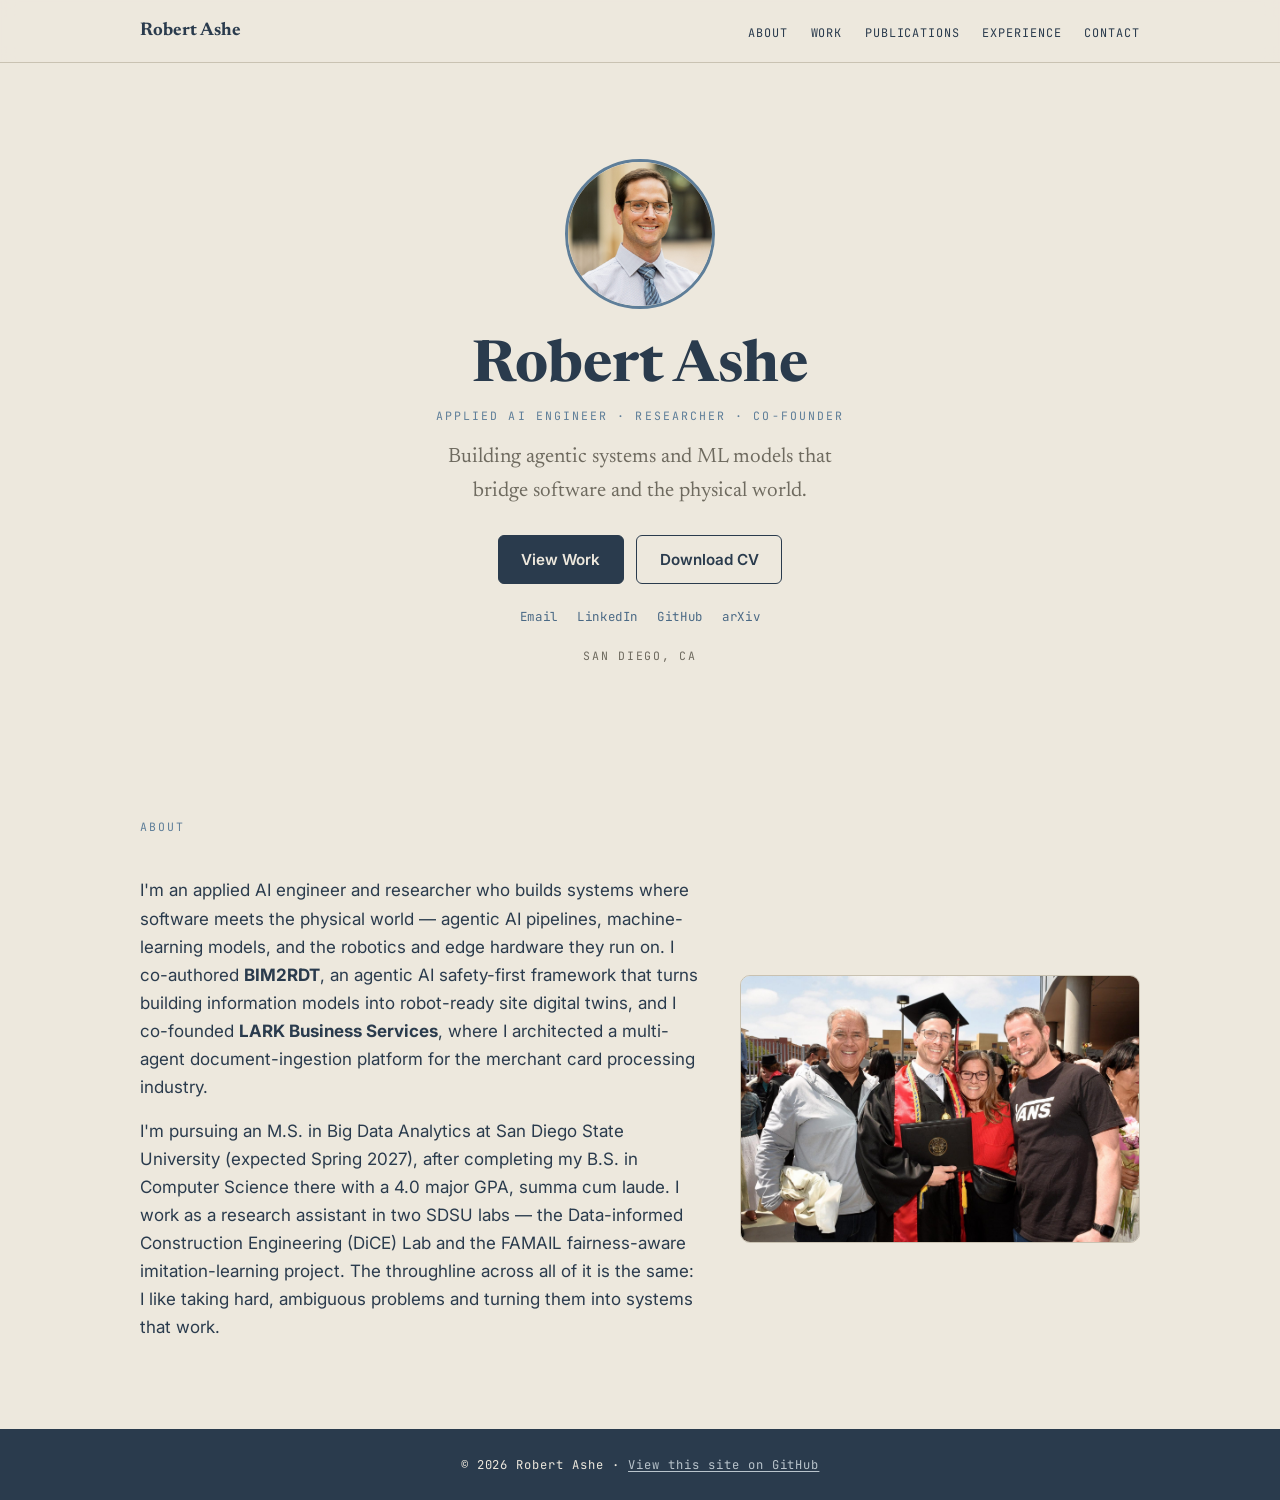
==== index.html @ 609bc162 "Build landing page hero and About section Co-Authored-By: Claude Opus 4.7 (1M context) <noreply@anth" ====
<!DOCTYPE html>
<html lang="en">
<head>
  <meta charset="UTF-8">
  <meta name="viewport" content="width=device-width, initial-scale=1.0">
  <title>Robert Ashe — Applied AI Engineer, Researcher, Co-Founder</title>
  <meta name="description" content="Robert Ashe — applied AI engineer and researcher building agentic systems and ML models that bridge software and the physical world. Co-author of BIM2RDT; co-founder of LARK.">
  <meta property="og:title" content="Robert Ashe — Applied AI Engineer, Researcher, Co-Founder">
  <meta property="og:description" content="Agentic AI, ML, and robotics — building systems where software meets the physical world.">
  <meta property="og:type" content="website">
  <meta property="og:image" content="https://nthperson.github.io/Project-Portfolio/assets/img/headshot.jpg">
  <meta name="twitter:card" content="summary">
  <link rel="icon" type="image/svg+xml" href="assets/favicon.svg">
  <link rel="preconnect" href="https://fonts.googleapis.com">
  <link rel="preconnect" href="https://fonts.gstatic.com" crossorigin>
  <link href="https://fonts.googleapis.com/css2?family=Newsreader:ital,opsz,wght@0,6..72,400;0,6..72,700;1,6..72,400&family=Inter:wght@400;500;600&family=JetBrains+Mono:wght@400;600&display=swap" rel="stylesheet">
  <link rel="stylesheet" href="css/styles.css">
</head>
<body id="top">
  <nav class="site-nav">
    <div class="wrap">
      <a class="brand" href="#top">Robert Ashe</a>
      <button type="button" class="nav-toggle" aria-label="Toggle menu" aria-expanded="false">MENU</button>
      <ul class="nav-links">
        <li><a href="#about">About</a></li>
        <li><a href="#featured-work">Work</a></li>
        <li><a href="#publications">Publications</a></li>
        <li><a href="#experience">Experience</a></li>
        <li><a href="#contact">Contact</a></li>
      </ul>
    </div>
  </nav>

  <main>
    <header class="hero wrap">
      <img class="hero-photo" src="assets/img/headshot.jpg"
           alt="Robert Ashe, head and shoulders portrait">
      <h1>Robert Ashe</h1>
      <span class="label role">Applied AI Engineer · Researcher · Co-Founder</span>
      <p class="intro">Building agentic systems and ML models that bridge software and the physical world.</p>
      <div class="hero-actions">
        <a class="btn btn-solid" href="#featured-work">View Work</a>
        <a class="btn btn-outline" href="assets/docs/Robert_Ashe_resume_Spring_2026.pdf" target="_blank" rel="noopener">Download CV</a>
      </div>
      <div class="hero-links">
        <a href="mailto:robertashe2.0@gmail.com">Email</a>
        <a href="https://www.linkedin.com/in/robert-ashe-a55b211a7/" target="_blank" rel="noopener">LinkedIn</a>
        <a href="https://github.com/nthPerson" target="_blank" rel="noopener">GitHub</a>
        <a href="https://arxiv.org/abs/2509.20705" target="_blank" rel="noopener">arXiv</a>
      </div>
      <div class="location">San Diego, CA</div>
    </header>

    <section class="section" id="about">
      <div class="wrap">
        <div class="section-head"><span class="label">About</span></div>
        <div class="about-grid reveal">
          <div class="about-text">
            <p>I'm an applied AI engineer and researcher who builds systems where software meets the physical world — agentic AI pipelines, machine-learning models, and the robotics and edge hardware they run on. I co-authored <strong>BIM2RDT</strong>, an agentic AI safety-first framework that turns building information models into robot-ready site digital twins, and I co-founded <strong>LARK Business Services</strong>, where I architected a multi-agent document-ingestion platform for the merchant card processing industry.</p>
            <p>I'm pursuing an M.S. in Big Data Analytics at San Diego State University (expected Spring 2027), after completing my B.S. in Computer Science there with a 4.0 major GPA, summa cum laude. I work as a research assistant in two SDSU labs — the Data-informed Construction Engineering (DiCE) Lab and the FAMAIL fairness-aware imitation-learning project. The throughline across all of it is the same: I like taking hard, ambiguous problems and turning them into systems that work.</p>
          </div>
          <img class="about-photo" src="assets/img/graduation.jpg"
               alt="Robert Ashe at his B.S. Computer Science graduation with family">
        </div>
      </div>
    </section>

    <!-- Task 8: Featured Work -->
    <!-- Task 9: Publications, Experience, More Projects, Contact -->
  </main>

  <footer class="site-footer">
    <div class="wrap">
      © 2026 Robert Ashe ·
      <a href="https://github.com/nthPerson/Project-Portfolio" target="_blank" rel="noopener">View this site on GitHub</a>
    </div>
  </footer>
  <script src="js/main.js"></script>
</body>
</html>
---- css/styles.css ----
/* ===== Robert Ashe — Portfolio styles ===== */
/* Fonts loaded via <link> in each page's <head>. */

:root {
  /* Palette — "Parchment" */
  --paper: #EDE8DD;
  --ink: #2A3B4D;
  --accent: #5E7E99;
  --accent-dark: #4A6985;
  --pale: #B9C4CC;
  --muted: #6E6A5F;
  --card: #F4F0E8;
  --sidebar-bg: #E4DECF;
  --border: #C9C2B2;
  --circle-bg: #DCD5C6;

  /* Typography */
  --font-serif: 'Newsreader', Georgia, 'Times New Roman', serif;
  --font-sans: 'Inter', -apple-system, BlinkMacSystemFont, Arial, sans-serif;
  --font-mono: 'JetBrains Mono', 'SFMono-Regular', Consolas, monospace;

  /* Layout */
  --maxw: 1080px;
  --pad: clamp(1.1rem, 4vw, 2.5rem);
  --radius: 10px;
}

*, *::before, *::after { box-sizing: border-box; }

html { scroll-behavior: smooth; }

body {
  margin: 0;
  background: var(--paper);
  color: var(--ink);
  font-family: var(--font-sans);
  font-size: 17px;
  line-height: 1.65;
  -webkit-font-smoothing: antialiased;
}

h1, h2, h3, h4 {
  font-family: var(--font-serif);
  font-weight: 700;
  line-height: 1.15;
  margin: 0 0 0.5em;
}
h1 { font-size: clamp(2.4rem, 6vw, 3.6rem); }
h2 { font-size: clamp(1.8rem, 4vw, 2.5rem); }
h3 { font-size: 1.4rem; }

p { margin: 0 0 1rem; }

a { color: var(--accent-dark); text-decoration-thickness: 1px; text-underline-offset: 2px; }
a:hover { color: var(--ink); }

img { max-width: 100%; height: auto; display: block; }

/* Monospace technical label */
.label {
  font-family: var(--font-mono);
  font-size: 0.72rem;
  letter-spacing: 0.18em;
  text-transform: uppercase;
  color: var(--accent);
}

/* Layout helpers */
.wrap { max-width: var(--maxw); margin: 0 auto; padding: 0 var(--pad); }
.section { padding: clamp(3rem, 8vw, 5.5rem) 0; }
.section + .section { border-top: 1px solid var(--border); }

.section-head { margin-bottom: 2.5rem; }
.section-head .label { display: block; margin-bottom: 0.4rem; }

/* Visible focus for keyboard users */
a:focus-visible, button:focus-visible {
  outline: 3px solid var(--accent);
  outline-offset: 2px;
}

/* Scroll-reveal — JS adds .is-visible */
.reveal { opacity: 0; transform: translateY(16px); transition: opacity .6s ease, transform .6s ease; }
.reveal.is-visible { opacity: 1; transform: none; }
@media (prefers-reduced-motion: reduce) {
  .reveal { opacity: 1; transform: none; transition: none; }
  html { scroll-behavior: auto; }
}

/* ===== Site navigation ===== */
.site-nav {
  position: sticky; top: 0; z-index: 50;
  background: rgba(237, 232, 221, 0.92);
  backdrop-filter: blur(8px);
  border-bottom: 1px solid var(--border);
}
.site-nav .wrap {
  display: flex; align-items: center; justify-content: space-between;
  height: 62px;
}
.site-nav .brand {
  font-family: var(--font-serif); font-weight: 700; font-size: 1.15rem;
  color: var(--ink); text-decoration: none;
}
.nav-links { display: flex; gap: 1.4rem; align-items: center; list-style: none; margin: 0; padding: 0; }
.nav-links a {
  font-family: var(--font-mono); font-size: 0.74rem; letter-spacing: 0.08em;
  text-transform: uppercase; color: var(--ink); text-decoration: none;
}
.nav-links a:hover { color: var(--accent-dark); }
.nav-toggle {
  display: none; background: none; border: 1px solid var(--border);
  border-radius: 6px; padding: 0.4rem 0.6rem; cursor: pointer;
  font-family: var(--font-mono); color: var(--ink);
}

/* ===== Buttons ===== */
.btn {
  display: inline-block; font-family: var(--font-sans); font-size: 0.95rem;
  font-weight: 600; padding: 0.7rem 1.4rem; border-radius: 6px;
  text-decoration: none; cursor: pointer; transition: background .2s, color .2s;
}
.btn-solid { background: var(--ink); color: var(--paper); border: 1px solid var(--ink); }
.btn-solid:hover { background: var(--accent-dark); border-color: var(--accent-dark); color: #fff; }
.btn-outline { background: transparent; color: var(--ink); border: 1px solid var(--ink); }
.btn-outline:hover { background: var(--ink); color: var(--paper); }

/* ===== Hero (centered) ===== */
.hero { text-align: center; padding: clamp(3rem, 9vw, 6rem) 0 clamp(2.5rem, 6vw, 4rem); }
.hero-photo {
  width: 150px; height: 150px; border-radius: 50%; object-fit: cover;
  margin: 0 auto 1.6rem; background: var(--circle-bg);
  border: 3px solid var(--accent);
}
.hero h1 { margin-bottom: 0.3rem; }
.hero .role { display: block; margin-bottom: 1rem; }
.hero .intro {
  font-family: var(--font-serif); font-size: clamp(1.05rem, 2.2vw, 1.3rem);
  color: var(--muted); max-width: 38ch; margin: 0 auto 1.6rem;
}
.hero-actions { display: flex; gap: 0.8rem; justify-content: center; flex-wrap: wrap; margin-bottom: 1.4rem; }
.hero-links { display: flex; gap: 1.2rem; justify-content: center; flex-wrap: wrap; }
.hero-links a {
  font-family: var(--font-mono); font-size: 0.78rem; letter-spacing: 0.05em;
  color: var(--accent-dark); text-decoration: none;
}
.hero-links a:hover { color: var(--ink); text-decoration: underline; }
.hero .location { font-family: var(--font-mono); font-size: 0.72rem; letter-spacing: 0.15em;
  text-transform: uppercase; color: var(--muted); margin-top: 1.2rem; }

/* ===== About ===== */
.about-grid { display: grid; grid-template-columns: 1.4fr 1fr; gap: 2.5rem; align-items: center; }
.about-photo { border-radius: var(--radius); border: 1px solid var(--border); }
.about-text p:last-child { margin-bottom: 0; }

/* ===== Featured Work — alternating rows ===== */
.feature-row {
  display: grid; grid-template-columns: 1fr 1fr; gap: 2.5rem;
  align-items: center; margin-bottom: 3.5rem;
}
.feature-row:last-child { margin-bottom: 0; }
.feature-row:nth-child(even) .feature-visual { order: 2; }
.feature-visual {
  border-radius: var(--radius); overflow: hidden; border: 1px solid var(--border);
  background: var(--card); aspect-ratio: 3 / 2;
}
.feature-visual img { width: 100%; height: 100%; object-fit: cover; }
.feature-row .label { display: block; margin-bottom: 0.5rem; }
.feature-row h3 { font-size: 1.6rem; margin-bottom: 0.5rem; }
.feature-row p { color: var(--muted); margin-bottom: 0.8rem; }
.feature-link {
  font-family: var(--font-mono); font-size: 0.78rem; letter-spacing: 0.06em;
  text-transform: uppercase; color: var(--accent-dark); text-decoration: none; font-weight: 600;
}
.feature-link:hover { color: var(--ink); }

/* On-brand fallback title card (used when an image is missing) */
.titlecard {
  width: 100%; height: 100%; display: flex; align-items: center; justify-content: center;
  background: var(--accent); color: var(--paper);
  font-family: var(--font-mono); font-size: 1rem; letter-spacing: 0.12em;
  text-transform: uppercase; text-align: center; padding: 1rem;
}

/* ===== Publications ===== */
.pub-list { list-style: none; margin: 0; padding: 0; }
.pub-list li { padding: 1.2rem 0; border-top: 1px solid var(--border); }
.pub-list li:last-child { border-bottom: 1px solid var(--border); }
.pub-list .pub-title { font-family: var(--font-serif); font-size: 1.2rem; font-weight: 700; }
.pub-list .pub-meta { color: var(--muted); font-size: 0.95rem; }

/* ===== Experience timeline ===== */
.timeline { list-style: none; margin: 0; padding: 0; }
.timeline li {
  display: grid; grid-template-columns: 200px 1fr; gap: 1.5rem;
  padding: 1.3rem 0; border-top: 1px solid var(--border);
}
.timeline li:last-child { border-bottom: 1px solid var(--border); }
.timeline .when { font-family: var(--font-mono); font-size: 0.78rem; color: var(--accent); padding-top: 0.2rem; }
.timeline .role-title { font-family: var(--font-serif); font-size: 1.15rem; font-weight: 700; }
.timeline .org { color: var(--muted); font-size: 0.95rem; margin-bottom: 0.3rem; }

/* ===== More Projects ===== */
.more-projects { display: grid; grid-template-columns: repeat(2, 1fr); gap: 0.6rem 2rem; list-style: none; margin: 0; padding: 0; }
.more-projects a {
  display: flex; justify-content: space-between; gap: 1rem;
  padding: 0.8rem 0; border-bottom: 1px solid var(--border);
  text-decoration: none; color: var(--ink);
}
.more-projects a:hover { color: var(--accent-dark); }
.more-projects .mp-name { font-family: var(--font-serif); font-weight: 700; }
.more-projects .mp-tag { font-family: var(--font-mono); font-size: 0.7rem; color: var(--accent); align-self: center; }

/* ===== Contact + footer ===== */
.contact-links { display: flex; gap: 1.6rem; flex-wrap: wrap; font-family: var(--font-mono); font-size: 0.85rem; }
.site-footer {
  background: var(--ink); color: var(--paper); text-align: center;
  padding: 1.6rem 0; font-family: var(--font-mono); font-size: 0.76rem; letter-spacing: 0.08em;
}
.site-footer a { color: var(--pale); }

/* ===== Detail (case study) pages ===== */
.crumb {
  font-family: var(--font-mono); font-size: 0.74rem; letter-spacing: 0.1em;
  text-transform: uppercase; color: var(--accent-dark); text-decoration: none;
  display: inline-block; margin: 1.6rem 0;
}
.crumb:hover { color: var(--ink); }

.detail-header { margin-bottom: 2rem; }
.detail-header .label { display: block; margin-bottom: 0.5rem; }
.detail-header h1 { font-size: clamp(2rem, 5vw, 3rem); }
.detail-header .tagline { font-family: var(--font-serif); font-size: 1.2rem; color: var(--muted); }

.detail-layout { display: grid; grid-template-columns: 240px 1fr; gap: 3rem; align-items: start; }

.detail-sidebar {
  position: sticky; top: 86px;
  background: var(--sidebar-bg); border: 1px solid var(--border);
  border-radius: var(--radius); padding: 1.4rem;
}
.detail-sidebar dl { margin: 0; }
.detail-sidebar dt {
  font-family: var(--font-mono); font-size: 0.68rem; letter-spacing: 0.12em;
  text-transform: uppercase; color: var(--accent); margin-top: 1rem;
}
.detail-sidebar dt:first-child { margin-top: 0; }
.detail-sidebar dd { margin: 0.15rem 0 0; font-size: 0.92rem; }
.detail-sidebar dd a { display: block; }

.detail-main > section { margin-bottom: 2.6rem; }
.detail-main h2 { font-size: 1.7rem; }
.detail-main .label { display: block; margin-bottom: 0.4rem; }

.detail-hero {
  border-radius: var(--radius); overflow: hidden; border: 1px solid var(--border);
  margin-bottom: 2.4rem;
}

figure { margin: 1.4rem 0; }
figure img { border-radius: 8px; border: 1px solid var(--border); }
figcaption { font-size: 0.85rem; color: var(--muted); margin-top: 0.5rem; font-style: italic; }

.gallery { display: grid; grid-template-columns: repeat(2, 1fr); gap: 1.2rem; }
.gallery figure { margin: 0; }

/* Generated diagram container */
.diagram {
  background: var(--card); border: 1px solid var(--border); border-radius: var(--radius);
  padding: 1.6rem; margin: 1.4rem 0;
}

/* Highlight callouts */
.highlights { list-style: none; margin: 0; padding: 0; }
.highlights li {
  padding: 0.8rem 0 0.8rem 1.6rem; position: relative; border-top: 1px solid var(--border);
}
.highlights li::before { content: "▸"; position: absolute; left: 0; color: var(--accent); }

/* Download links */
.downloads { display: flex; gap: 1rem; flex-wrap: wrap; margin-top: 1rem; }

/* Prev/next nav */
.prevnext {
  display: flex; justify-content: space-between; gap: 1rem;
  border-top: 1px solid var(--border); margin-top: 2rem; padding-top: 1.4rem;
  font-family: var(--font-mono); font-size: 0.78rem;
}
.prevnext a { text-decoration: none; color: var(--accent-dark); }
.prevnext a:hover { color: var(--ink); }

/* ===== Responsive ===== */
@media (max-width: 860px) {
  body { font-size: 16px; }

  /* Mobile nav: links collapse behind the toggle */
  .nav-toggle { display: block; }
  .nav-links {
    display: none; position: absolute; top: 62px; left: 0; right: 0;
    flex-direction: column; gap: 0; background: var(--paper);
    border-bottom: 1px solid var(--border); padding: 0.5rem 0;
  }
  .nav-links.open { display: flex; }
  .nav-links a { padding: 0.8rem var(--pad); width: 100%; }

  /* Single-column stacks */
  .about-grid { grid-template-columns: 1fr; gap: 1.6rem; }
  .feature-row { grid-template-columns: 1fr; gap: 1.2rem; margin-bottom: 2.6rem; }
  .feature-row:nth-child(even) .feature-visual { order: 0; }
  .more-projects { grid-template-columns: 1fr; }
  .timeline li { grid-template-columns: 1fr; gap: 0.3rem; }
  .timeline .when { padding-top: 0; }

  /* Detail page collapses to one column; sidebar un-sticks */
  .detail-layout { grid-template-columns: 1fr; gap: 1.8rem; }
  .detail-sidebar { position: static; }

  .gallery { grid-template-columns: 1fr; }
}

@media (max-width: 480px) {
  .hero-photo { width: 120px; height: 120px; }
  .hero-actions { flex-direction: column; align-items: stretch; }
  .btn { text-align: center; }
}
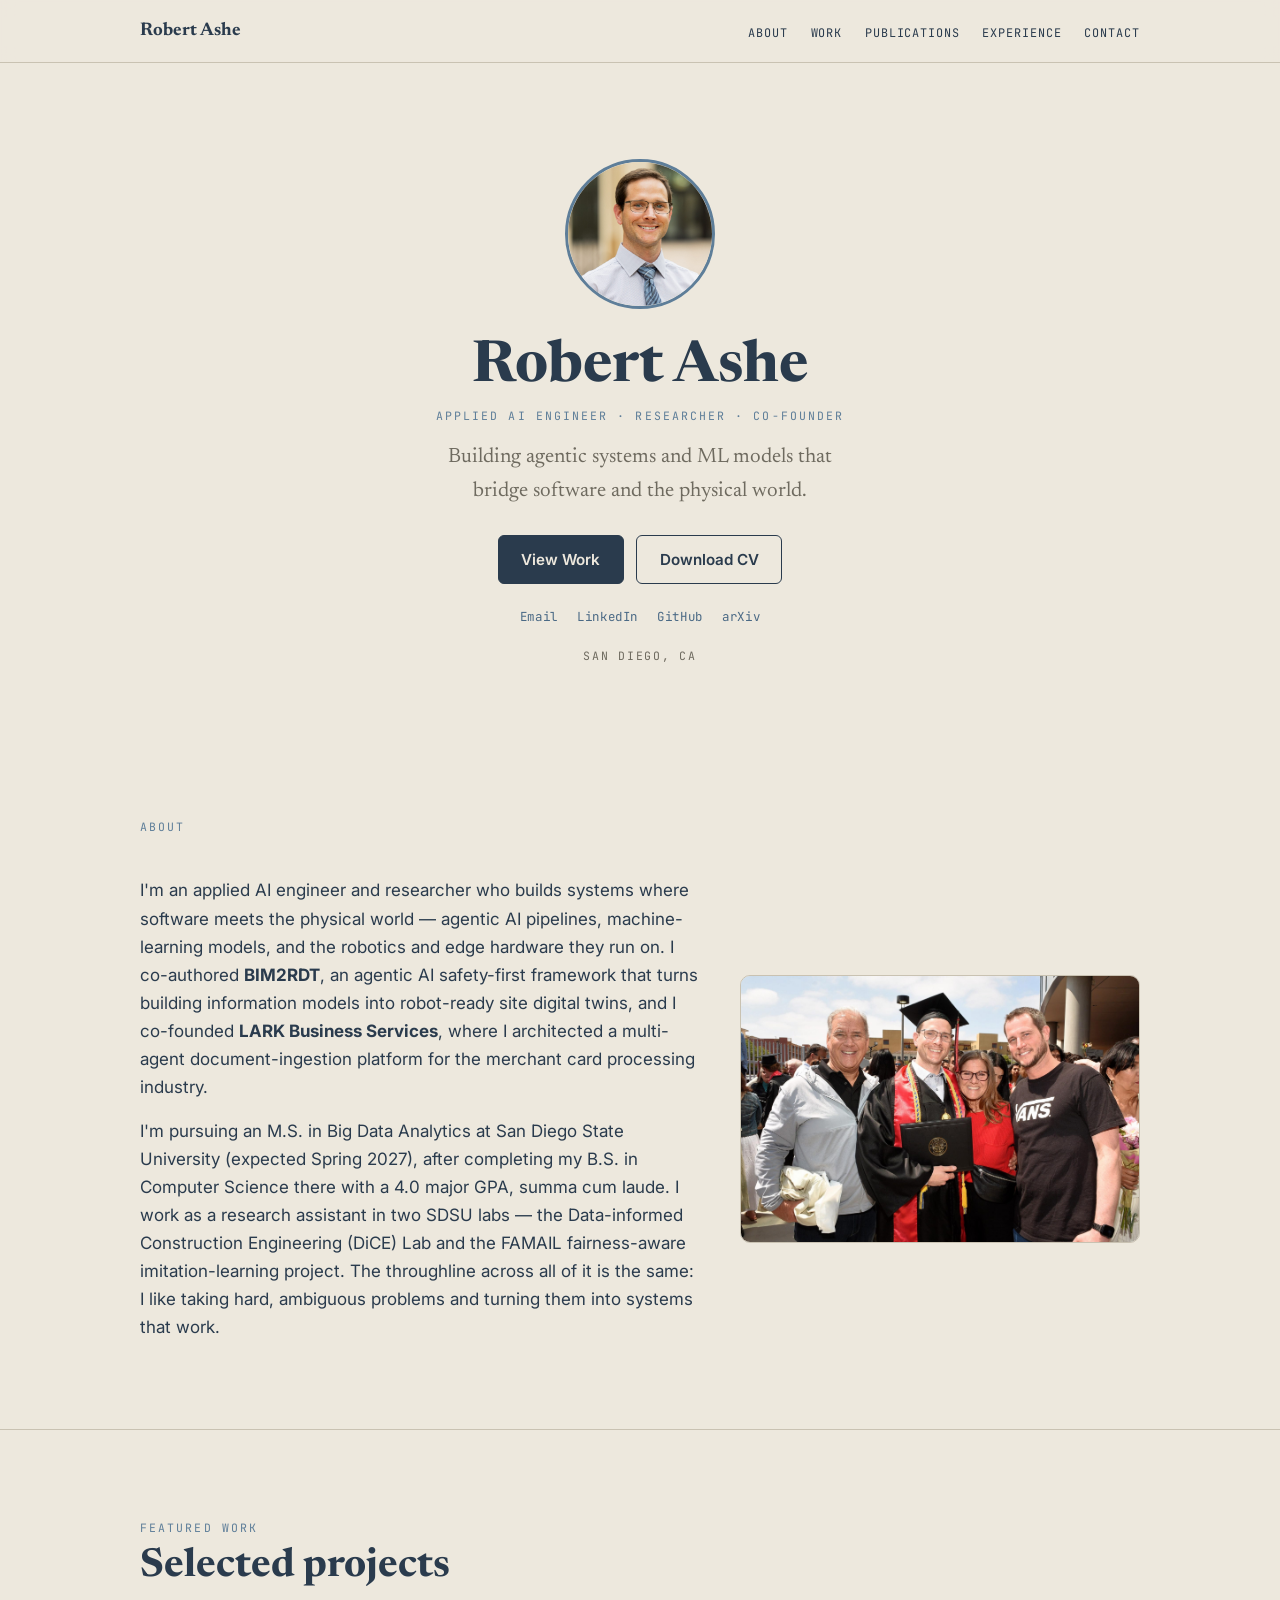
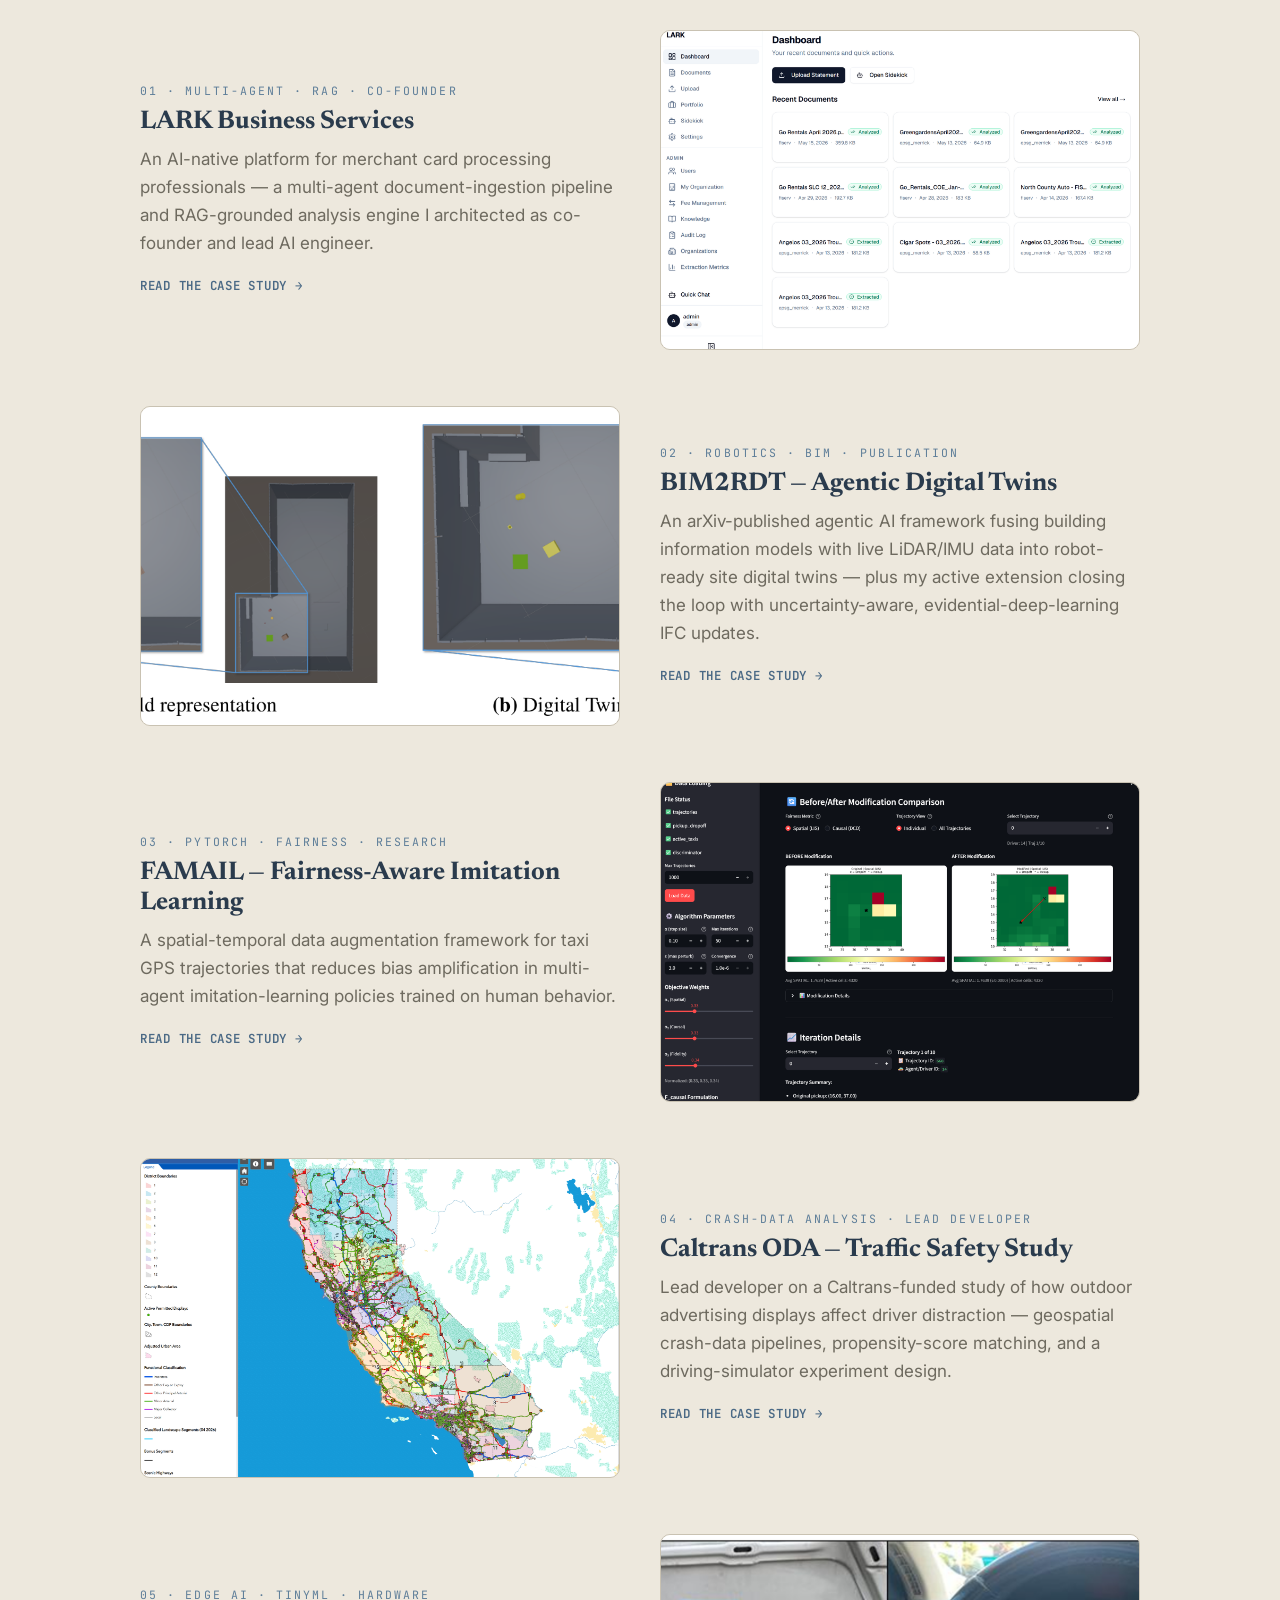
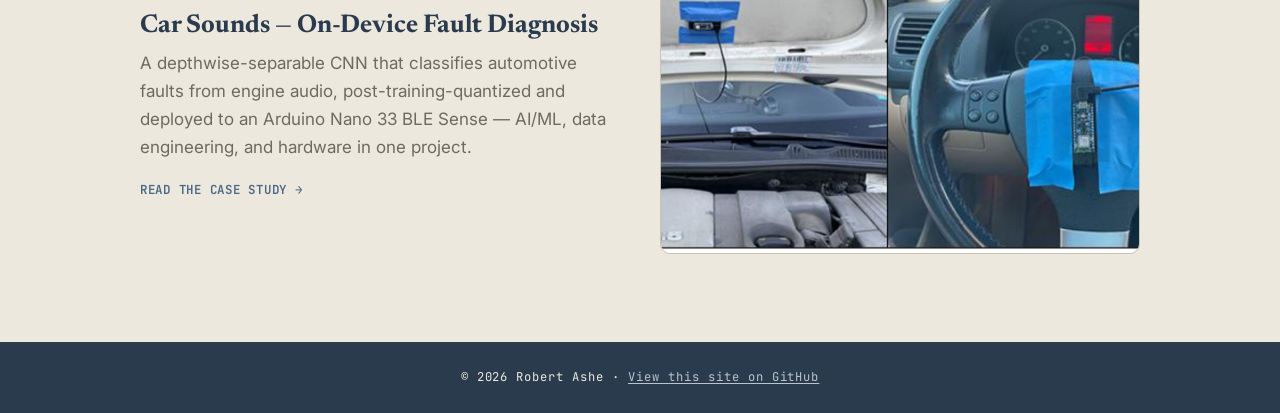
==== commit a81ef8b1: "Add Featured Work section to landing page Co-Authored-By: Claude Opus 4.7 (1M context) <noreply@anth" ====
--- a/index.html
+++ b/index.html
@@ -65,7 +65,74 @@
       </div>
     </section>
 
-    <!-- Task 8: Featured Work -->
+    <section class="section" id="featured-work">
+      <div class="wrap">
+        <div class="section-head"><span class="label">Featured Work</span>
+          <h2>Selected projects</h2>
+        </div>
+
+        <article class="feature-row reveal">
+          <div class="feature-visual">
+            <img src="assets/img/lark-homepage.png" alt="LARK platform dashboard interface">
+          </div>
+          <div class="feature-text">
+            <span class="label">01 · Multi-Agent · RAG · Co-Founder</span>
+            <h3>LARK Business Services</h3>
+            <p>An AI-native platform for merchant card processing professionals — a multi-agent document-ingestion pipeline and RAG-grounded analysis engine I architected as co-founder and lead AI engineer.</p>
+            <a class="feature-link" href="projects/lark.html">Read the case study →</a>
+          </div>
+        </article>
+
+        <article class="feature-row reveal">
+          <div class="feature-visual">
+            <img src="assets/img/bim2rdt-digital-twin.png" alt="BIM2RDT digital twin compared with a simulated real-world scene">
+          </div>
+          <div class="feature-text">
+            <span class="label">02 · Robotics · BIM · Publication</span>
+            <h3>BIM2RDT — Agentic Digital Twins</h3>
+            <p>An arXiv-published agentic AI framework fusing building information models with live LiDAR/IMU data into robot-ready site digital twins — plus my active extension closing the loop with uncertainty-aware, evidential-deep-learning IFC updates.</p>
+            <a class="feature-link" href="projects/bim2rdt.html">Read the case study →</a>
+          </div>
+        </article>
+
+        <article class="feature-row reveal">
+          <div class="feature-visual">
+            <img src="assets/img/famail-trajectory.png" alt="FAMAIL trajectory modification dashboard with heatmaps">
+          </div>
+          <div class="feature-text">
+            <span class="label">03 · PyTorch · Fairness · Research</span>
+            <h3>FAMAIL — Fairness-Aware Imitation Learning</h3>
+            <p>A spatial-temporal data augmentation framework for taxi GPS trajectories that reduces bias amplification in multi-agent imitation-learning policies trained on human behavior.</p>
+            <a class="feature-link" href="projects/famail.html">Read the case study →</a>
+          </div>
+        </article>
+
+        <article class="feature-row reveal">
+          <div class="feature-visual">
+            <img src="assets/img/caltrans-arcgis.png" alt="Caltrans Active Permitted Displays ArcGIS map viewer">
+          </div>
+          <div class="feature-text">
+            <span class="label">04 · Crash-Data Analysis · Lead Developer</span>
+            <h3>Caltrans ODA — Traffic Safety Study</h3>
+            <p>Lead developer on a Caltrans-funded study of how outdoor advertising displays affect driver distraction — geospatial crash-data pipelines, propensity-score matching, and a driving-simulator experiment design.</p>
+            <a class="feature-link" href="projects/caltrans-oda.html">Read the case study →</a>
+          </div>
+        </article>
+
+        <article class="feature-row reveal">
+          <div class="feature-visual">
+            <img src="assets/img/car-sounds-hardware.png" alt="Car Sounds classifier hardware installed under-hood and in-cabin">
+          </div>
+          <div class="feature-text">
+            <span class="label">05 · Edge AI · TinyML · Hardware</span>
+            <h3>Car Sounds — On-Device Fault Diagnosis</h3>
+            <p>A depthwise-separable CNN that classifies automotive faults from engine audio, post-training-quantized and deployed to an Arduino Nano 33 BLE Sense — AI/ML, data engineering, and hardware in one project.</p>
+            <a class="feature-link" href="projects/car-sounds.html">Read the case study →</a>
+          </div>
+        </article>
+      </div>
+    </section>
+
     <!-- Task 9: Publications, Experience, More Projects, Contact -->
   </main>
 
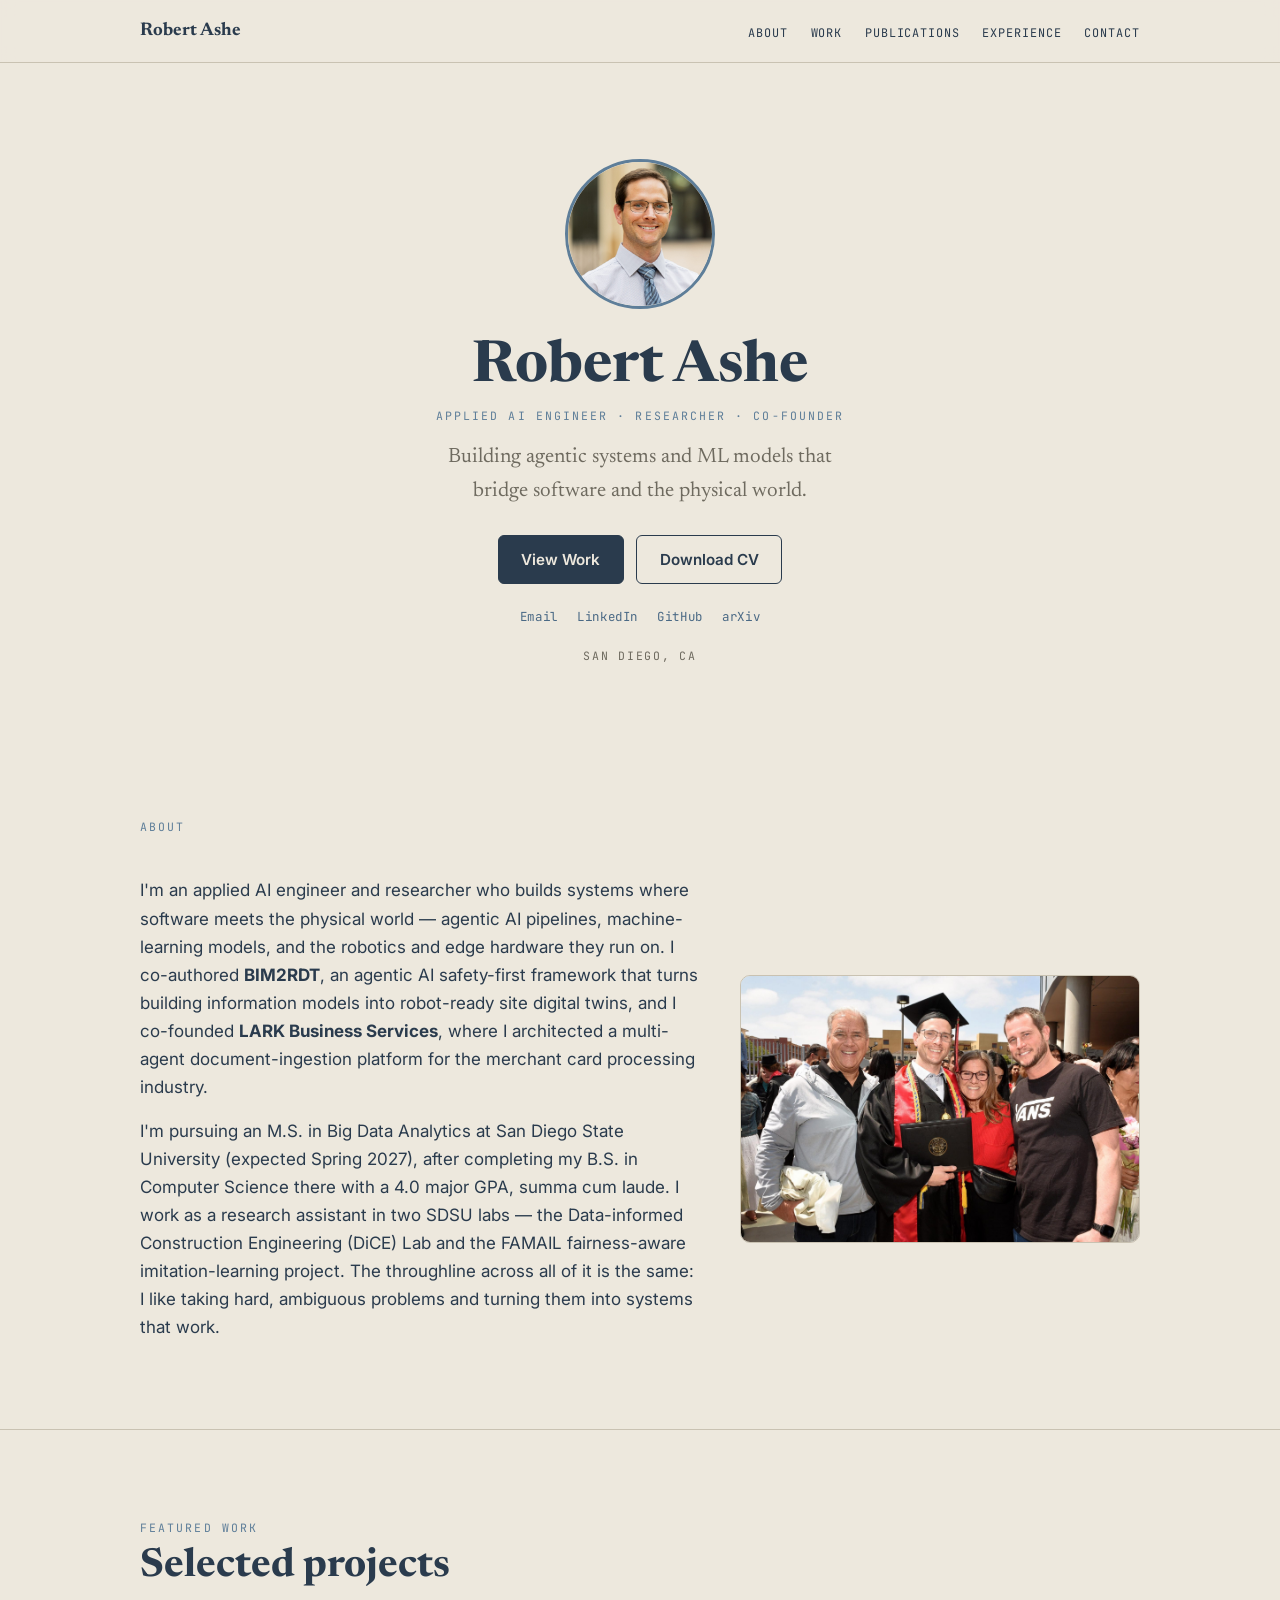
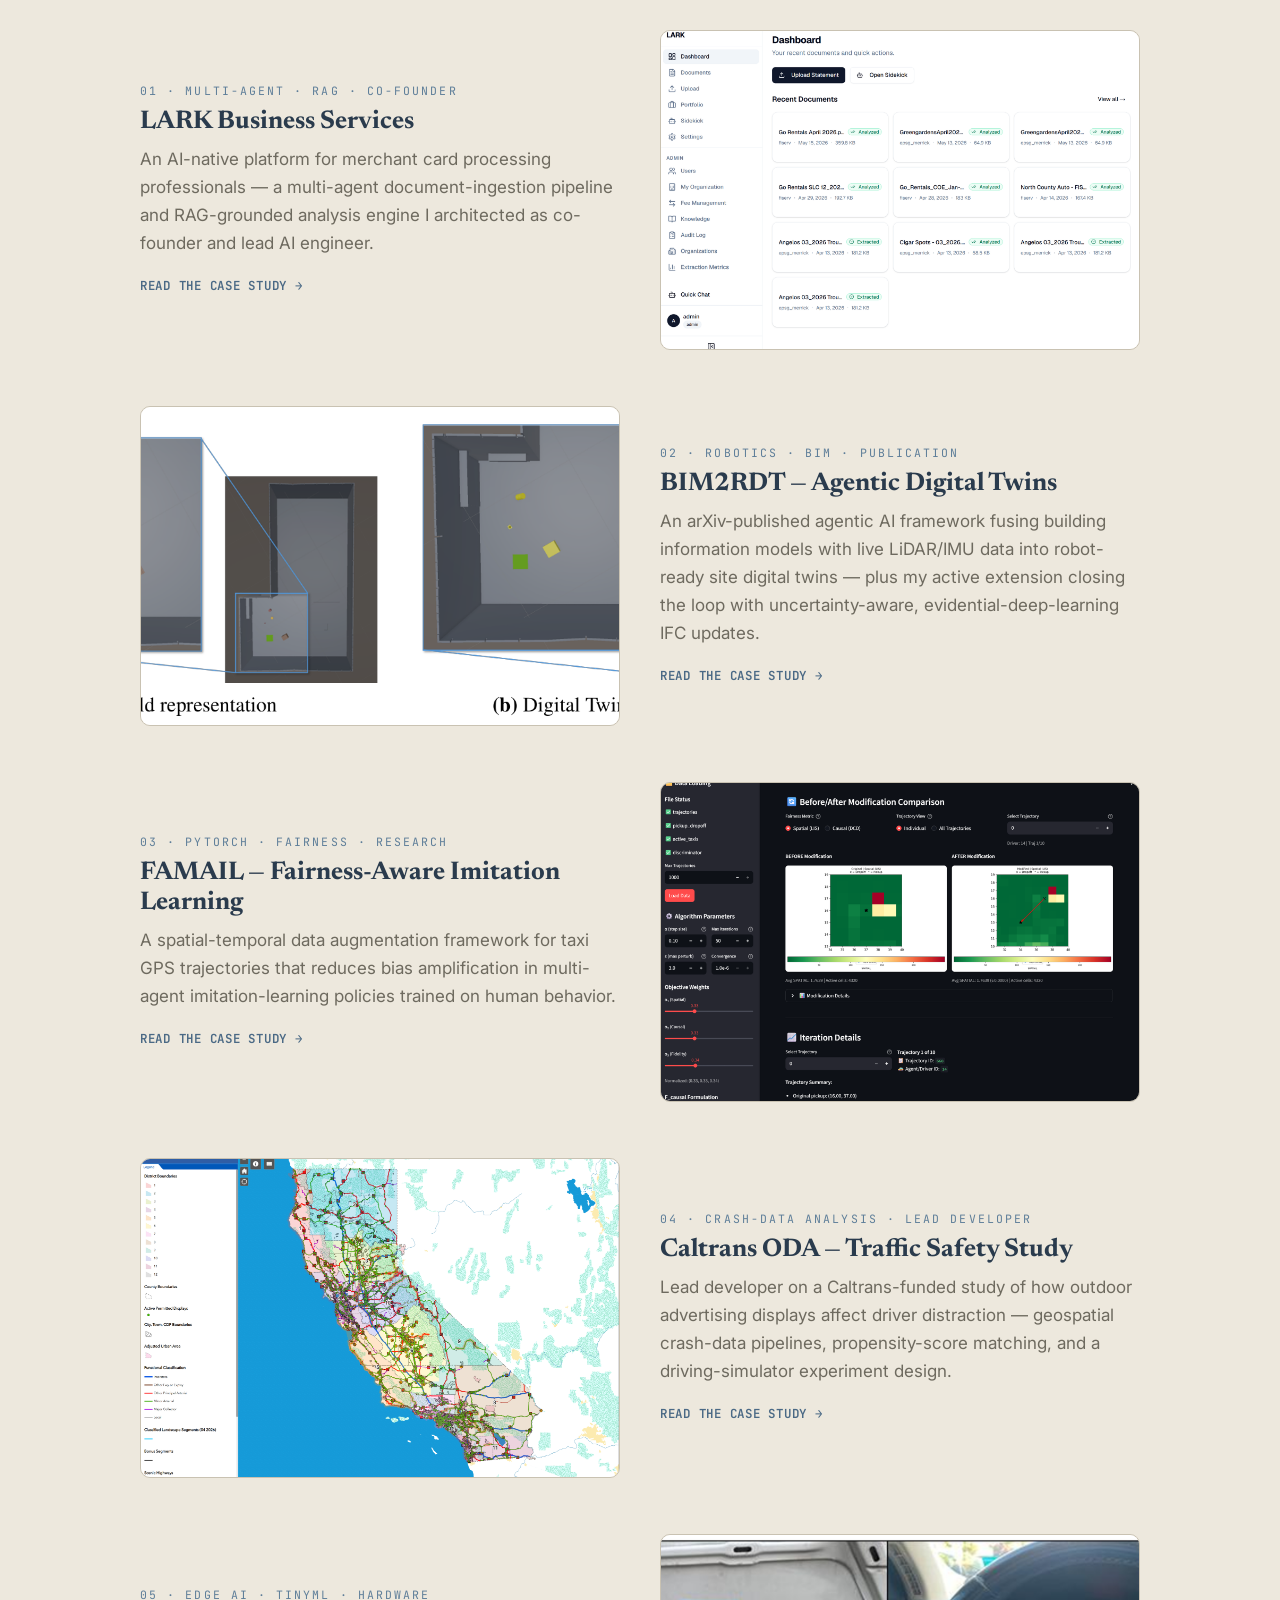
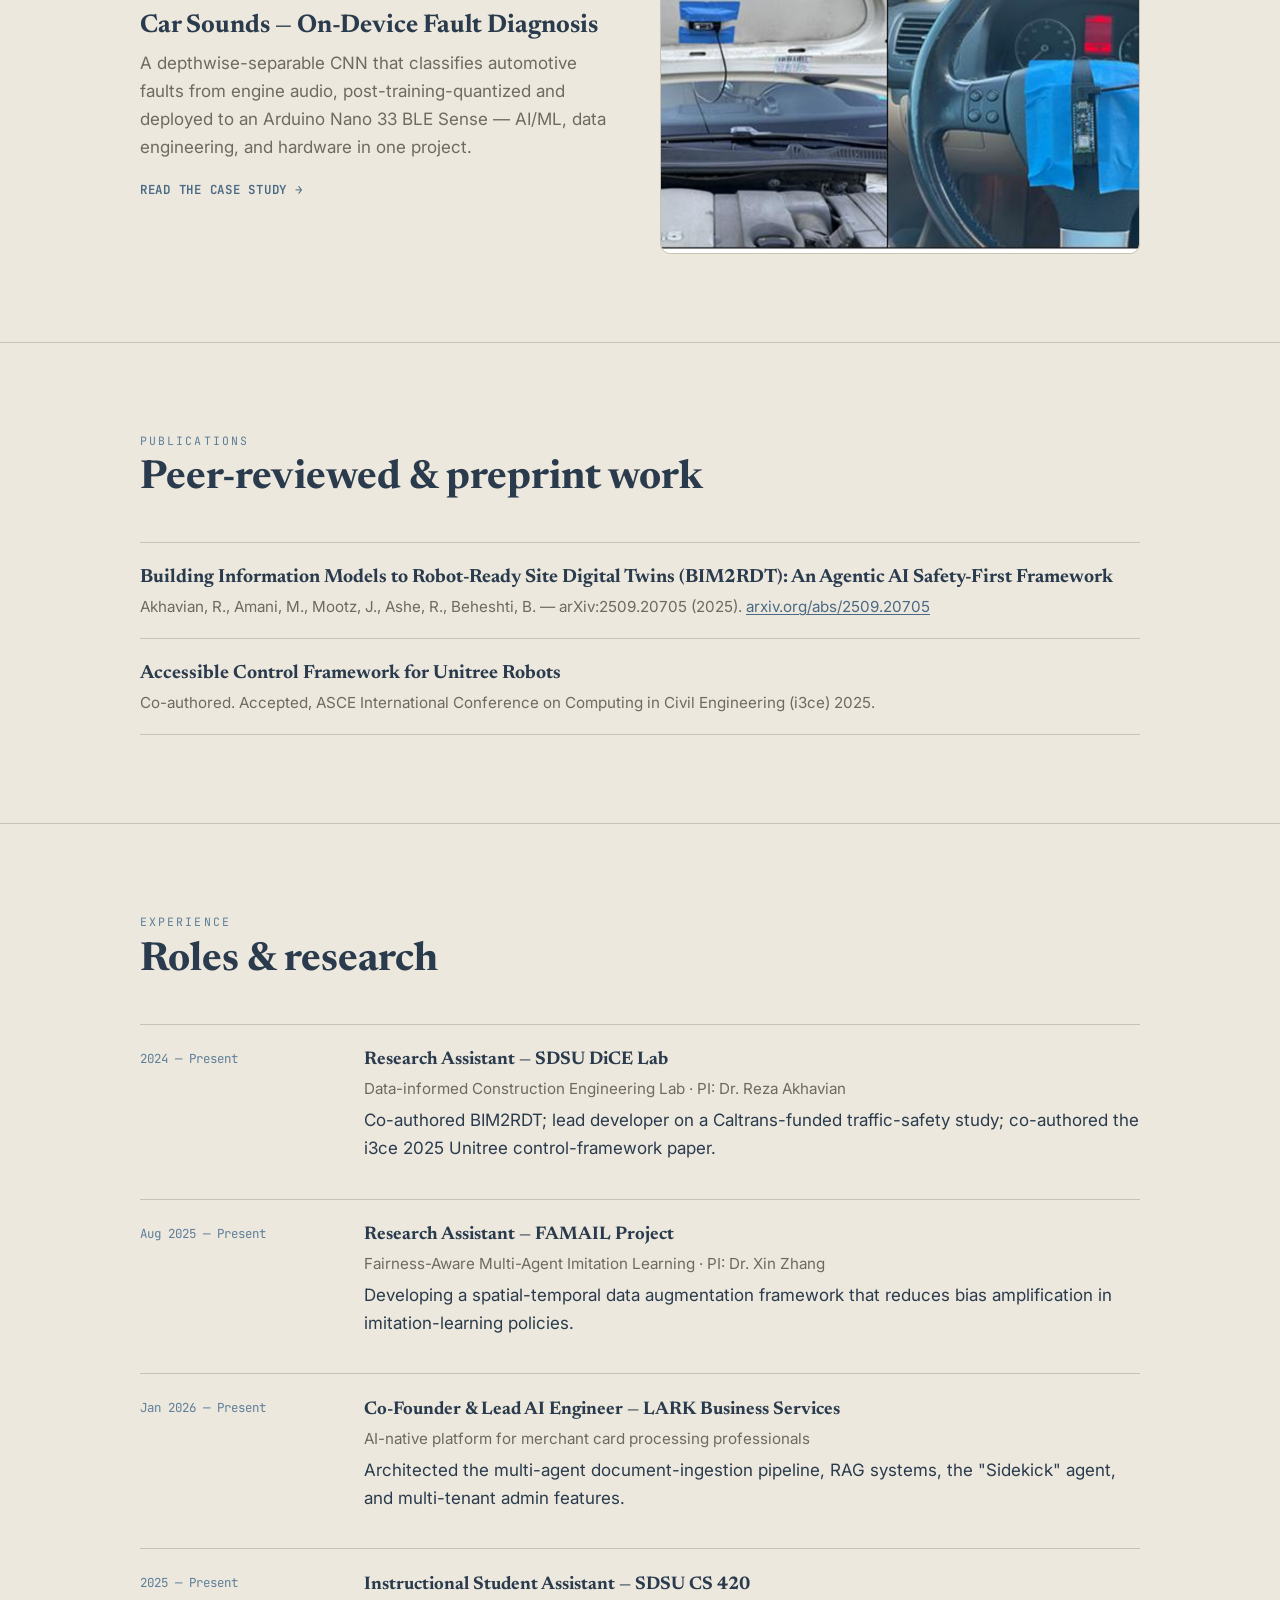
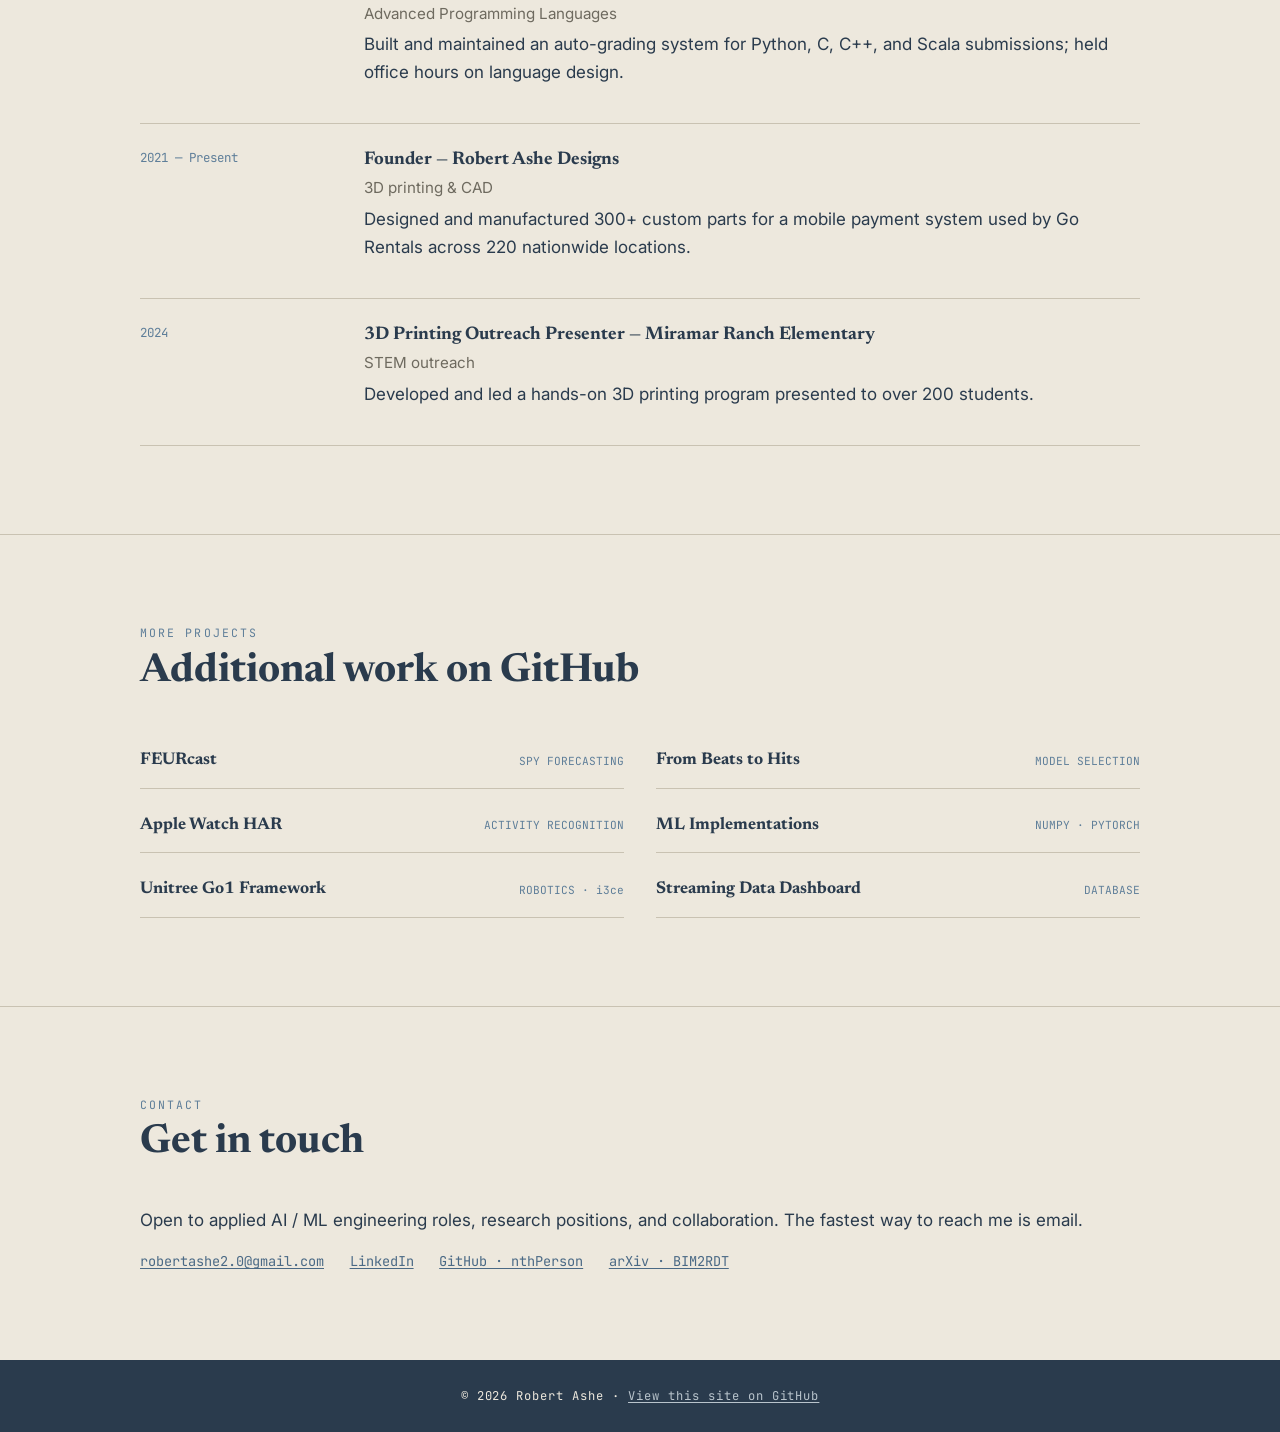
==== commit e77d4344: "Complete landing page: publications, experience, more projects, contact Co-Authored-By: Claude Opus " ====
--- a/index.html
+++ b/index.html
@@ -133,7 +133,113 @@
       </div>
     </section>
 
-    <!-- Task 9: Publications, Experience, More Projects, Contact -->
+<section class="section" id="publications">
+  <div class="wrap">
+    <div class="section-head"><span class="label">Publications</span>
+      <h2>Peer-reviewed &amp; preprint work</h2>
+    </div>
+    <ul class="pub-list reveal">
+      <li>
+        <div class="pub-title">Building Information Models to Robot-Ready Site Digital Twins (BIM2RDT): An Agentic AI Safety-First Framework</div>
+        <div class="pub-meta">Akhavian, R., Amani, M., Mootz, J., Ashe, R., Beheshti, B. — arXiv:2509.20705 (2025).
+          <a href="https://arxiv.org/abs/2509.20705" target="_blank" rel="noopener">arxiv.org/abs/2509.20705</a></div>
+      </li>
+      <li>
+        <div class="pub-title">Accessible Control Framework for Unitree Robots</div>
+        <div class="pub-meta">Co-authored. Accepted, ASCE International Conference on Computing in Civil Engineering (i3ce) 2025.</div>
+      </li>
+    </ul>
+  </div>
+</section>
+
+<section class="section" id="experience">
+  <div class="wrap">
+    <div class="section-head"><span class="label">Experience</span>
+      <h2>Roles &amp; research</h2>
+    </div>
+    <ul class="timeline reveal">
+      <li>
+        <div class="when">2024 — Present</div>
+        <div>
+          <div class="role-title">Research Assistant — SDSU DiCE Lab</div>
+          <div class="org">Data-informed Construction Engineering Lab · PI: Dr. Reza Akhavian</div>
+          <p>Co-authored BIM2RDT; lead developer on a Caltrans-funded traffic-safety study; co-authored the i3ce 2025 Unitree control-framework paper.</p>
+        </div>
+      </li>
+      <li>
+        <div class="when">Aug 2025 — Present</div>
+        <div>
+          <div class="role-title">Research Assistant — FAMAIL Project</div>
+          <div class="org">Fairness-Aware Multi-Agent Imitation Learning · PI: Dr. Xin Zhang</div>
+          <p>Developing a spatial-temporal data augmentation framework that reduces bias amplification in imitation-learning policies.</p>
+        </div>
+      </li>
+      <li>
+        <div class="when">Jan 2026 — Present</div>
+        <div>
+          <div class="role-title">Co-Founder &amp; Lead AI Engineer — LARK Business Services</div>
+          <div class="org">AI-native platform for merchant card processing professionals</div>
+          <p>Architected the multi-agent document-ingestion pipeline, RAG systems, the "Sidekick" agent, and multi-tenant admin features.</p>
+        </div>
+      </li>
+      <li>
+        <div class="when">2025 — Present</div>
+        <div>
+          <div class="role-title">Instructional Student Assistant — SDSU CS 420</div>
+          <div class="org">Advanced Programming Languages</div>
+          <p>Built and maintained an auto-grading system for Python, C, C++, and Scala submissions; held office hours on language design.</p>
+        </div>
+      </li>
+      <li>
+        <div class="when">2021 — Present</div>
+        <div>
+          <div class="role-title">Founder — Robert Ashe Designs</div>
+          <div class="org">3D printing &amp; CAD</div>
+          <p>Designed and manufactured 300+ custom parts for a mobile payment system used by Go Rentals across 220 nationwide locations.</p>
+        </div>
+      </li>
+      <li>
+        <div class="when">2024</div>
+        <div>
+          <div class="role-title">3D Printing Outreach Presenter — Miramar Ranch Elementary</div>
+          <div class="org">STEM outreach</div>
+          <p>Developed and led a hands-on 3D printing program presented to over 200 students.</p>
+        </div>
+      </li>
+    </ul>
+  </div>
+</section>
+
+<section class="section" id="more-projects">
+  <div class="wrap">
+    <div class="section-head"><span class="label">More Projects</span>
+      <h2>Additional work on GitHub</h2>
+    </div>
+    <ul class="more-projects reveal">
+      <li><a href="https://github.com/nthPerson/FEURCast" target="_blank" rel="noopener"><span class="mp-name">FEURcast</span><span class="mp-tag">SPY FORECASTING</span></a></li>
+      <li><a href="https://github.com/nthPerson/From_Beats_to_Hits" target="_blank" rel="noopener"><span class="mp-name">From Beats to Hits</span><span class="mp-tag">MODEL SELECTION</span></a></li>
+      <li><a href="https://github.com/nthPerson/Apple_Watch_Activity_Recognition" target="_blank" rel="noopener"><span class="mp-name">Apple Watch HAR</span><span class="mp-tag">ACTIVITY RECOGNITION</span></a></li>
+      <li><a href="https://github.com/nthPerson/Machine_Learning" target="_blank" rel="noopener"><span class="mp-name">ML Implementations</span><span class="mp-tag">NUMPY · PYTORCH</span></a></li>
+      <li><a href="https://github.com/nthPerson/UnitreeGO1-HRI-BIM" target="_blank" rel="noopener"><span class="mp-name">Unitree Go1 Framework</span><span class="mp-tag">ROBOTICS · i3ce</span></a></li>
+      <li><a href="https://github.com/nthPerson/MIS686_Streaming_Service_Movie_-_TV_Data_Dashboard" target="_blank" rel="noopener"><span class="mp-name">Streaming Data Dashboard</span><span class="mp-tag">DATABASE</span></a></li>
+    </ul>
+  </div>
+</section>
+
+<section class="section" id="contact">
+  <div class="wrap">
+    <div class="section-head"><span class="label">Contact</span>
+      <h2>Get in touch</h2>
+    </div>
+    <p class="reveal">Open to applied AI / ML engineering roles, research positions, and collaboration. The fastest way to reach me is email.</p>
+    <div class="contact-links reveal">
+      <a href="mailto:robertashe2.0@gmail.com">robertashe2.0@gmail.com</a>
+      <a href="https://www.linkedin.com/in/robert-ashe-a55b211a7/" target="_blank" rel="noopener">LinkedIn</a>
+      <a href="https://github.com/nthPerson" target="_blank" rel="noopener">GitHub · nthPerson</a>
+      <a href="https://arxiv.org/abs/2509.20705" target="_blank" rel="noopener">arXiv · BIM2RDT</a>
+    </div>
+  </div>
+</section>
   </main>
 
   <footer class="site-footer">
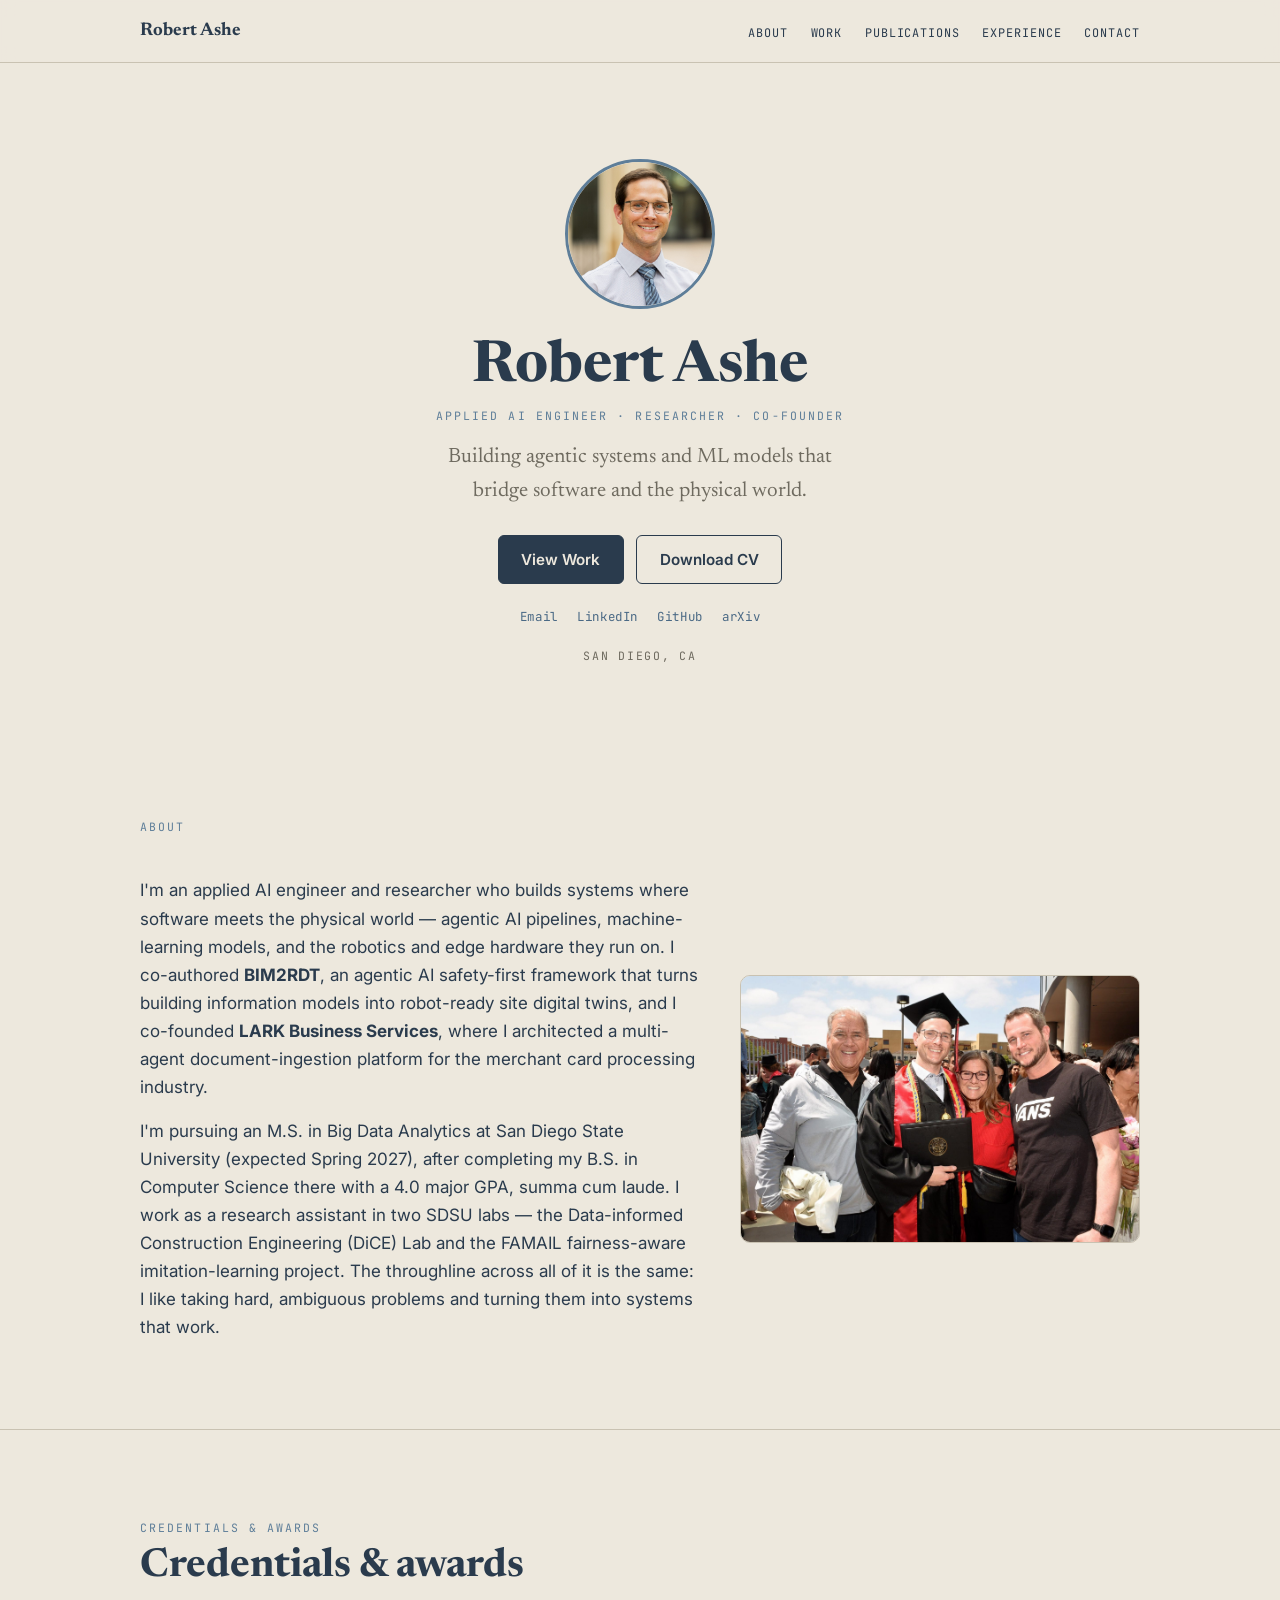
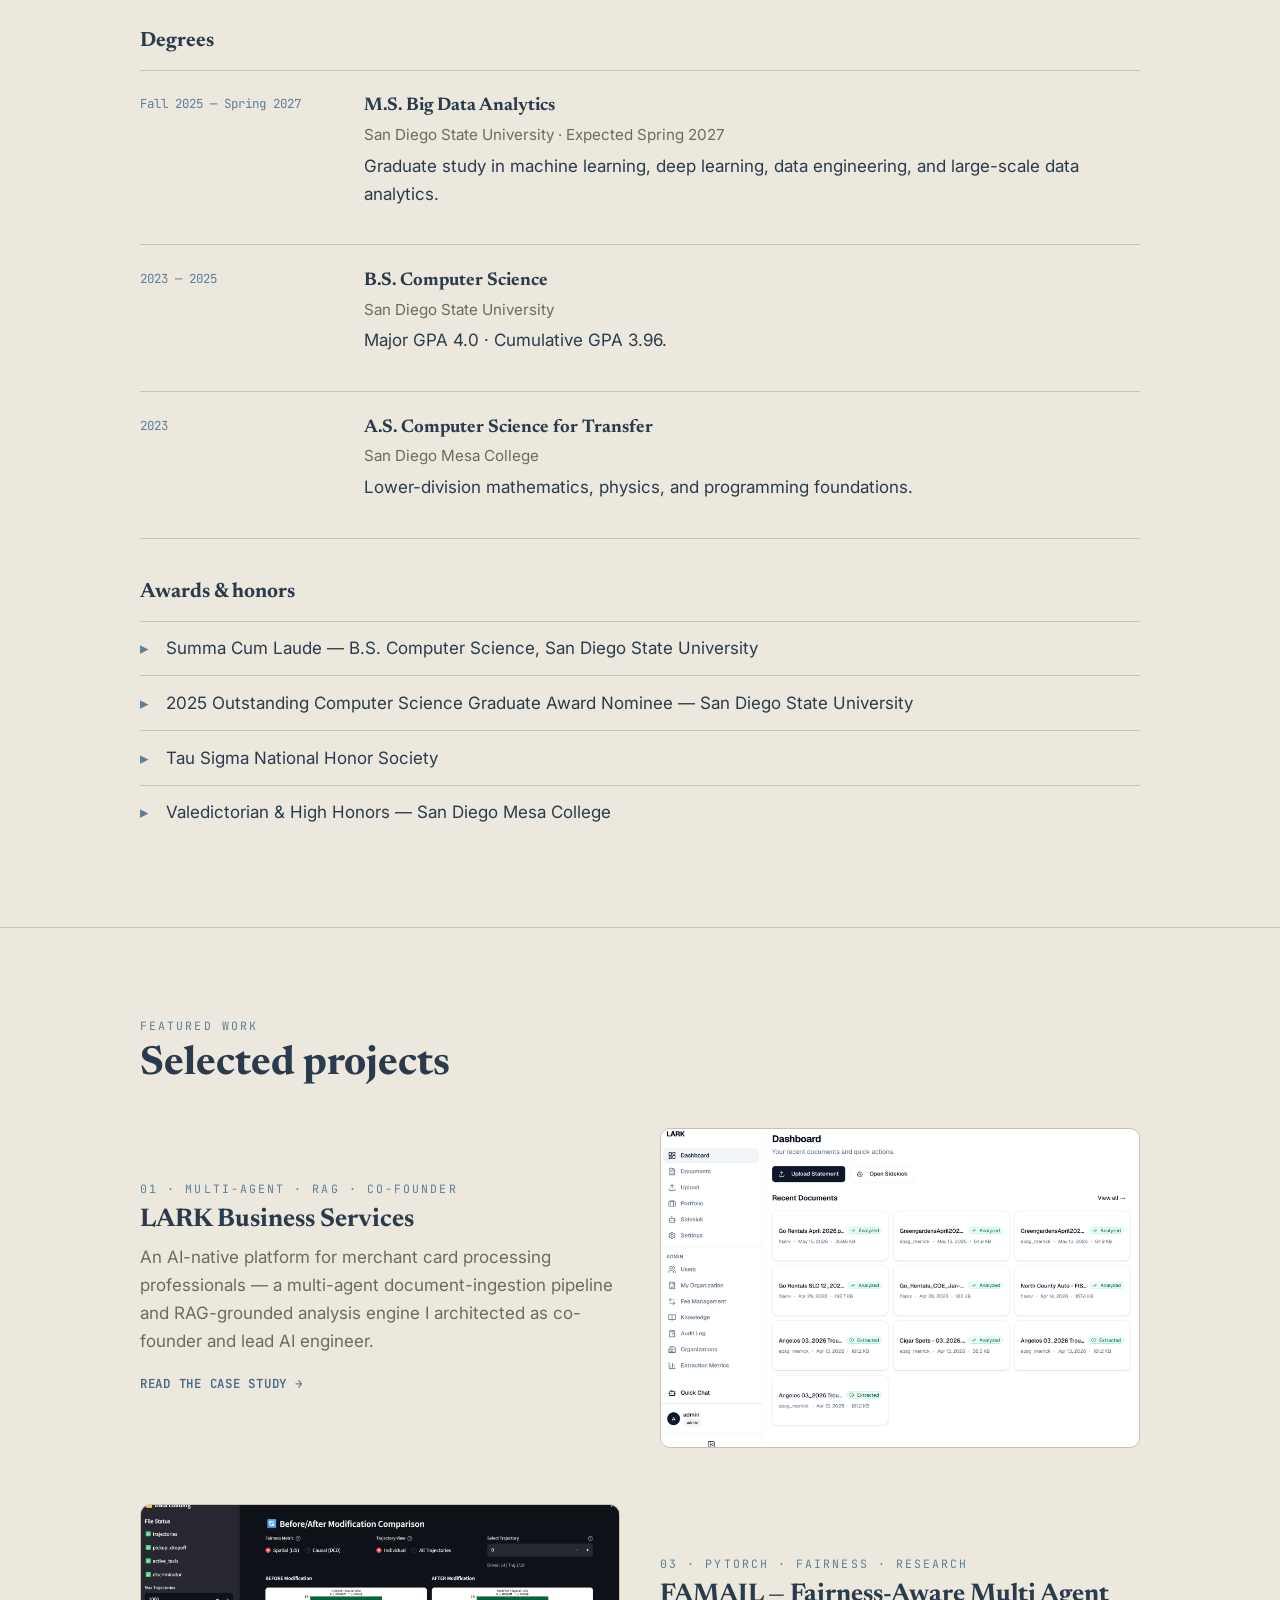
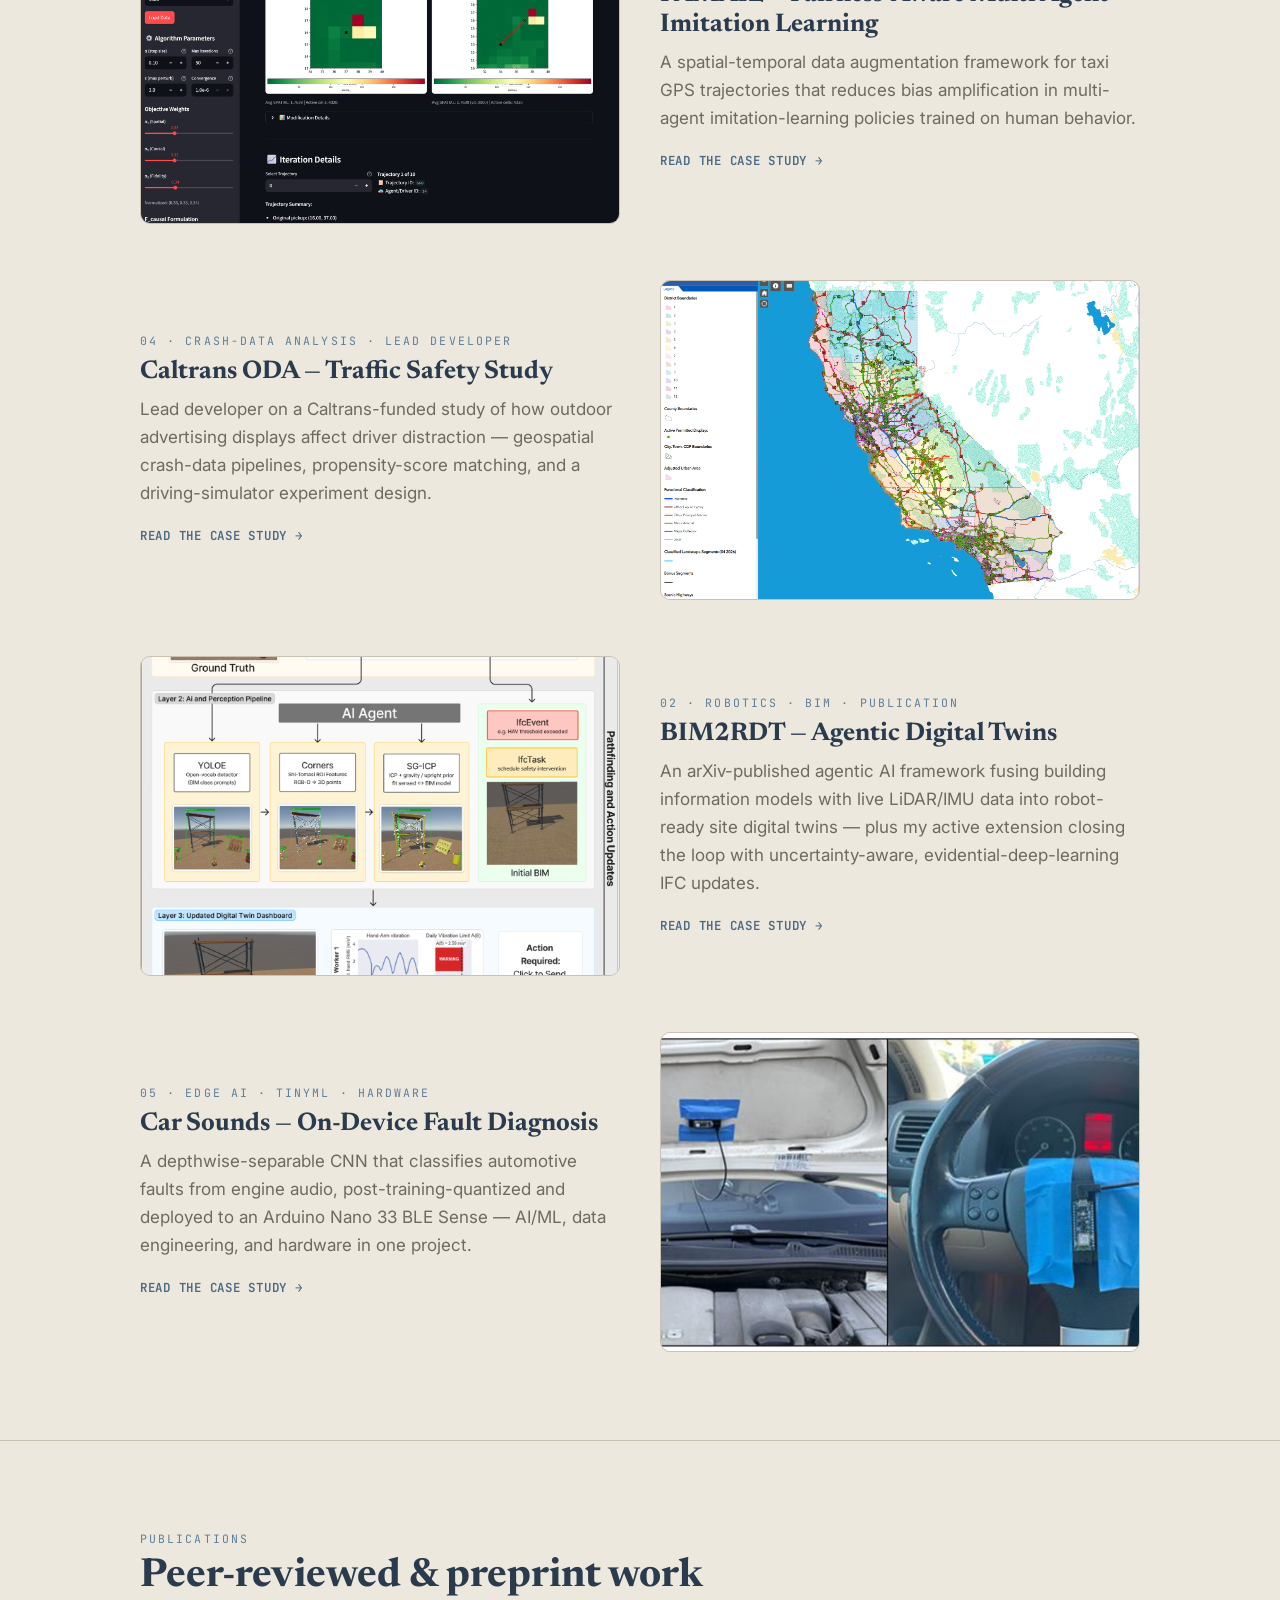
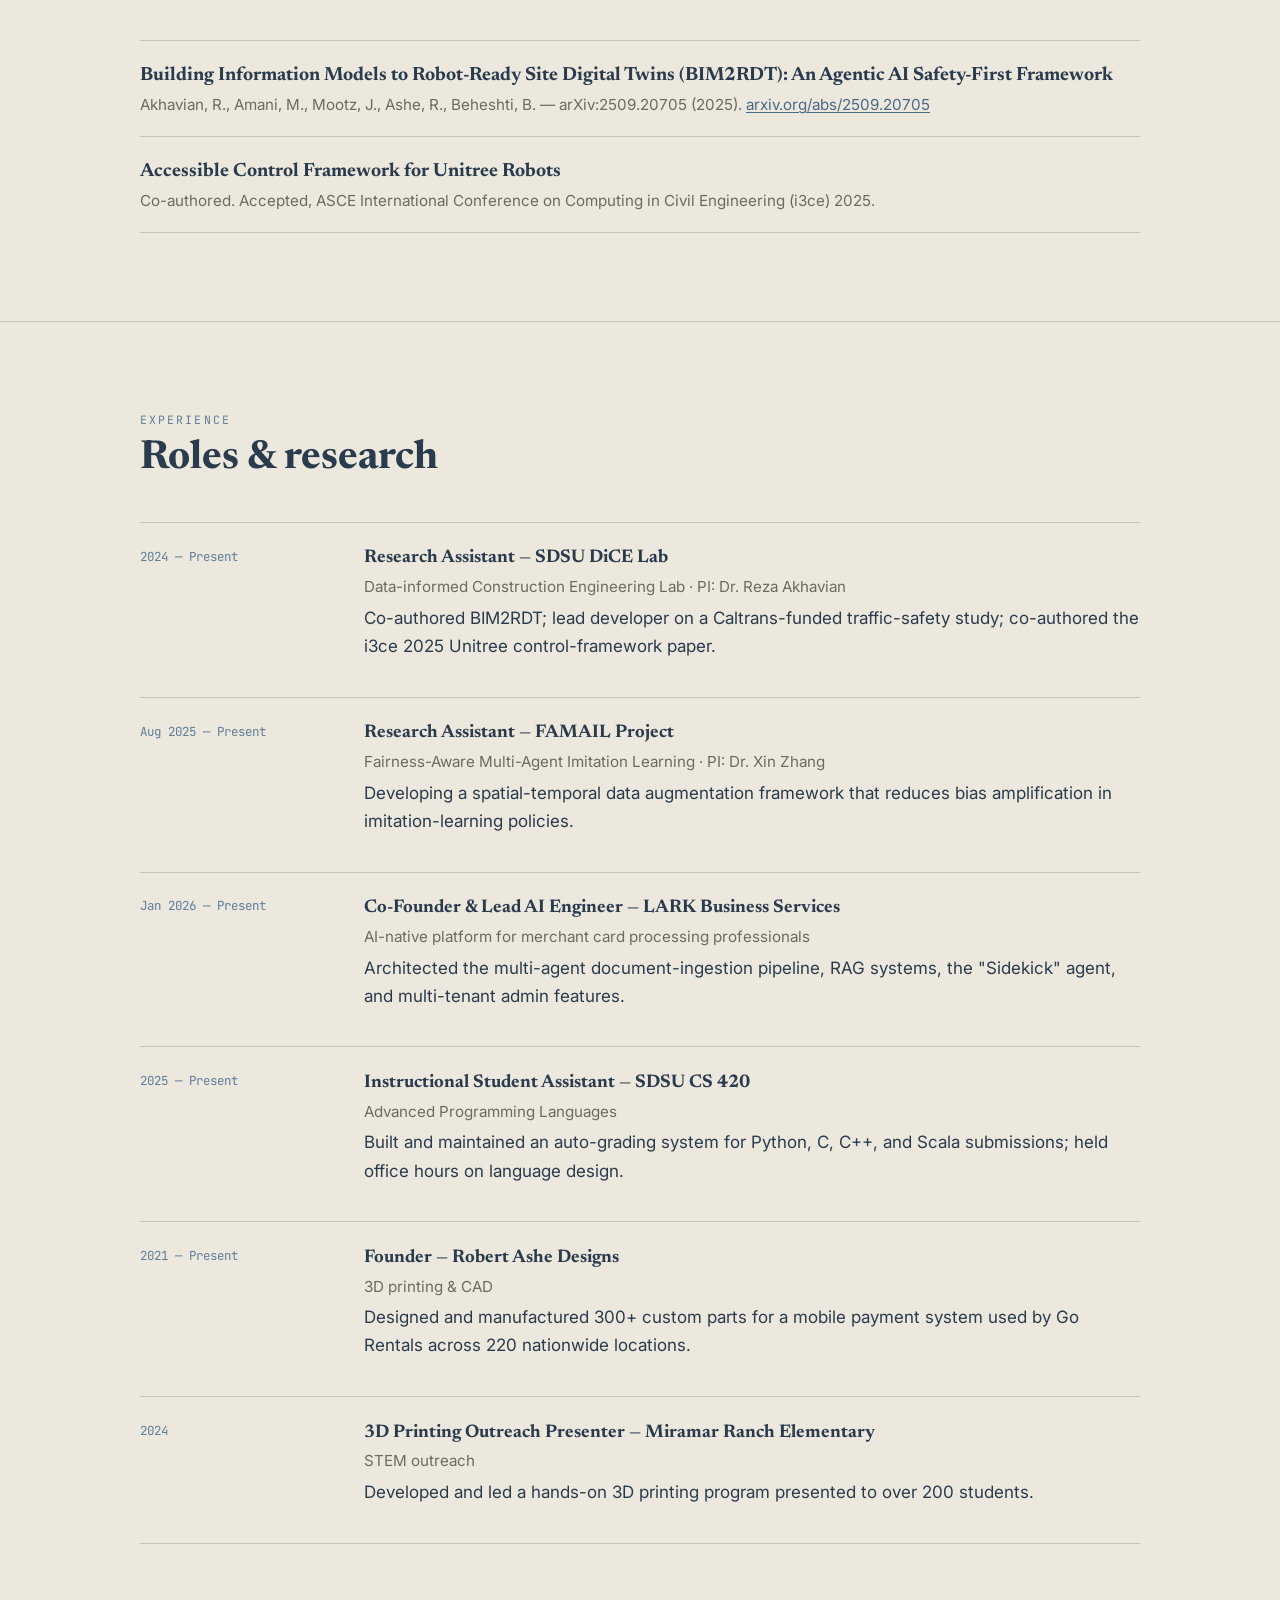
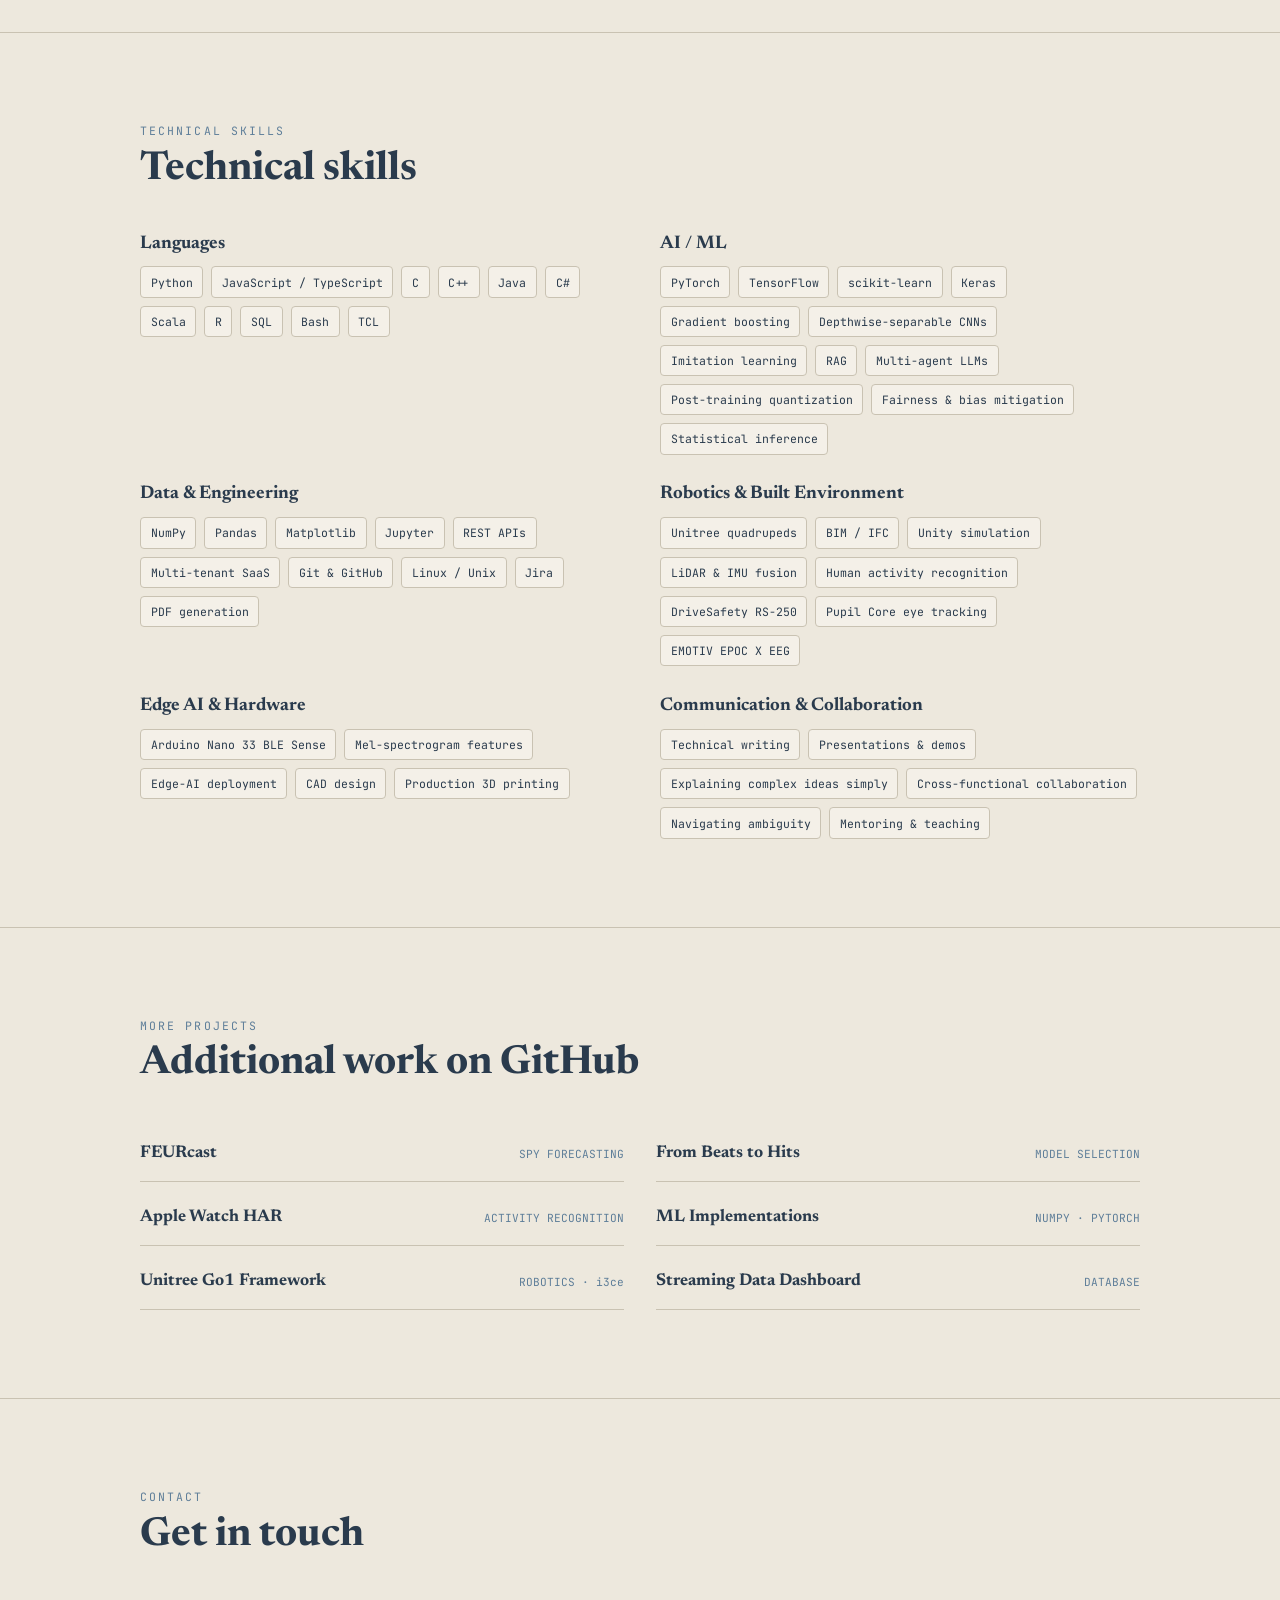
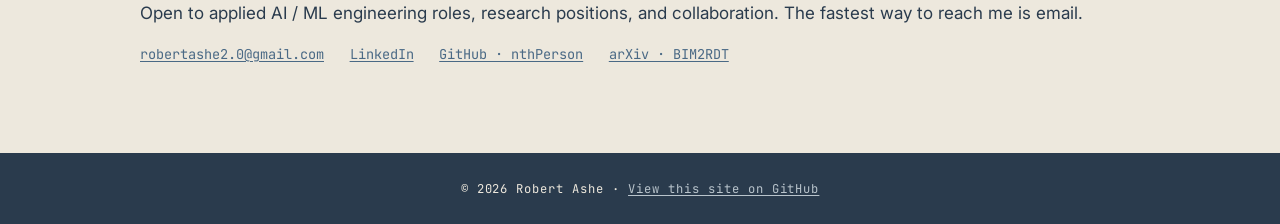
==== commit 6f43938c: "Add Credentials & Awards and Technical Skills sections to landing page Co-Authored-By: Claude Opus 4" ====
--- a/index.html
+++ b/index.html
@@ -17,7 +17,7 @@
   <link rel="stylesheet" href="css/styles.css">
 </head>
 <body id="top">
-  <nav class="site-nav">
+  <nav class="site-nav" aria-label="Primary">
     <div class="wrap">
       <a class="brand" href="#top">Robert Ashe</a>
       <button type="button" class="nav-toggle" aria-label="Toggle menu" aria-expanded="false">MENU</button>
@@ -65,6 +65,54 @@
       </div>
     </section>
 
+    <section class="section" id="credentials">
+      <div class="wrap">
+        <div class="section-head"><span class="label">Credentials &amp; Awards</span>
+          <h2>Credentials &amp; awards</h2>
+        </div>
+        <div class="reveal">
+          <div class="cred-block">
+            <h3>Degrees</h3>
+            <ul class="timeline">
+              <li>
+                <div class="when">Fall 2025 — Spring 2027</div>
+                <div>
+                  <div class="role-title">M.S. Big Data Analytics</div>
+                  <div class="org">San Diego State University · Expected Spring 2027</div>
+                  <p>Graduate study in machine learning, deep learning, data engineering, and large-scale data analytics.</p>
+                </div>
+              </li>
+              <li>
+                <div class="when">2023 — 2025</div>
+                <div>
+                  <div class="role-title">B.S. Computer Science</div>
+                  <div class="org">San Diego State University</div>
+                  <p>Major GPA 4.0 · Cumulative GPA 3.96.</p>
+                </div>
+              </li>
+              <li>
+                <div class="when">2023</div>
+                <div>
+                  <div class="role-title">A.S. Computer Science for Transfer</div>
+                  <div class="org">San Diego Mesa College</div>
+                  <p>Lower-division mathematics, physics, and programming foundations.</p>
+                </div>
+              </li>
+            </ul>
+          </div>
+          <div class="cred-block">
+            <h3>Awards &amp; honors</h3>
+            <ul class="highlights">
+              <li>Summa Cum Laude — B.S. Computer Science, San Diego State University</li>
+              <li>2025 Outstanding Computer Science Graduate Award Nominee — San Diego State University</li>
+              <li>Tau Sigma National Honor Society</li>
+              <li>Valedictorian &amp; High Honors — San Diego Mesa College</li>
+            </ul>
+          </div>
+        </div>
+      </div>
+    </section>
+
     <section class="section" id="featured-work">
       <div class="wrap">
         <div class="section-head"><span class="label">Featured Work</span>
@@ -85,7 +133,32 @@
 
         <article class="feature-row reveal">
           <div class="feature-visual">
-            <img src="assets/img/bim2rdt-digital-twin.png" alt="BIM2RDT digital twin compared with a simulated real-world scene">
+            <img src="assets/img/famail-trajectory.png" alt="FAMAIL trajectory modification dashboard with heatmaps">
+          </div>
+          <div class="feature-text">
+            <span class="label">03 · PyTorch · Fairness · Research</span>
+            <h3>FAMAIL — Fairness-Aware Multi Agent Imitation Learning</h3>
+            <p>A spatial-temporal data augmentation framework for taxi GPS trajectories that reduces bias amplification in multi-agent imitation-learning policies trained on human behavior.</p>
+            <a class="feature-link" href="projects/famail.html">Read the case study →</a>
+          </div>
+        </article>
+
+        <article class="feature-row reveal">
+          <div class="feature-visual">
+            <img src="assets/img/caltrans-arcgis.png" alt="Caltrans Active Permitted Displays ArcGIS map viewer">
+          </div>
+          <div class="feature-text">
+            <span class="label">04 · Crash-Data Analysis · Lead Developer</span>
+            <h3>Caltrans ODA — Traffic Safety Study</h3>
+            <p>Lead developer on a Caltrans-funded study of how outdoor advertising displays affect driver distraction — geospatial crash-data pipelines, propensity-score matching, and a driving-simulator experiment design.</p>
+            <a class="feature-link" href="projects/caltrans-oda.html">Read the case study →</a>
+          </div>
+        </article>
+
+        <article class="feature-row reveal">
+          <div class="feature-visual">
+            <img src="assets/img/bim2rdt-figure1.png" alt="BIM2RDT digital twin compared with a simulated real-world scene">
+            <!-- <img src="assets/img/bim2rdt-digital-twin.png" alt="BIM2RDT digital twin compared with a simulated real-world scene"> -->
           </div>
           <div class="feature-text">
             <span class="label">02 · Robotics · BIM · Publication</span>
@@ -97,30 +170,6 @@
 
         <article class="feature-row reveal">
           <div class="feature-visual">
-            <img src="assets/img/famail-trajectory.png" alt="FAMAIL trajectory modification dashboard with heatmaps">
-          </div>
-          <div class="feature-text">
-            <span class="label">03 · PyTorch · Fairness · Research</span>
-            <h3>FAMAIL — Fairness-Aware Imitation Learning</h3>
-            <p>A spatial-temporal data augmentation framework for taxi GPS trajectories that reduces bias amplification in multi-agent imitation-learning policies trained on human behavior.</p>
-            <a class="feature-link" href="projects/famail.html">Read the case study →</a>
-          </div>
-        </article>
-
-        <article class="feature-row reveal">
-          <div class="feature-visual">
-            <img src="assets/img/caltrans-arcgis.png" alt="Caltrans Active Permitted Displays ArcGIS map viewer">
-          </div>
-          <div class="feature-text">
-            <span class="label">04 · Crash-Data Analysis · Lead Developer</span>
-            <h3>Caltrans ODA — Traffic Safety Study</h3>
-            <p>Lead developer on a Caltrans-funded study of how outdoor advertising displays affect driver distraction — geospatial crash-data pipelines, propensity-score matching, and a driving-simulator experiment design.</p>
-            <a class="feature-link" href="projects/caltrans-oda.html">Read the case study →</a>
-          </div>
-        </article>
-
-        <article class="feature-row reveal">
-          <div class="feature-visual">
             <img src="assets/img/car-sounds-hardware.png" alt="Car Sounds classifier hardware installed under-hood and in-cabin">
           </div>
           <div class="feature-text">
@@ -207,6 +256,52 @@
         </div>
       </li>
     </ul>
+  </div>
+</section>
+
+<section class="section" id="skills">
+  <div class="wrap">
+    <div class="section-head"><span class="label">Technical Skills</span>
+      <h2>Technical skills</h2>
+    </div>
+    <div class="skills-grid reveal">
+      <div class="skill-group">
+        <h3>Languages</h3>
+        <ul class="skill-tags">
+          <li>Python</li><li>JavaScript / TypeScript</li><li>C</li><li>C++</li><li>Java</li><li>C#</li><li>Scala</li><li>R</li><li>SQL</li><li>Bash</li><li>TCL</li>
+        </ul>
+      </div>
+      <div class="skill-group">
+        <h3>AI / ML</h3>
+        <ul class="skill-tags">
+          <li>PyTorch</li><li>TensorFlow</li><li>scikit-learn</li><li>Keras</li><li>Gradient boosting</li><li>Depthwise-separable CNNs</li><li>Imitation learning</li><li>RAG</li><li>Multi-agent LLMs</li><li>Post-training quantization</li><li>Fairness &amp; bias mitigation</li><li>Statistical inference</li>
+        </ul>
+      </div>
+      <div class="skill-group">
+        <h3>Data &amp; Engineering</h3>
+        <ul class="skill-tags">
+          <li>NumPy</li><li>Pandas</li><li>Matplotlib</li><li>Jupyter</li><li>REST APIs</li><li>Multi-tenant SaaS</li><li>Git &amp; GitHub</li><li>Linux / Unix</li><li>Jira</li><li>PDF generation</li>
+        </ul>
+      </div>
+      <div class="skill-group">
+        <h3>Robotics &amp; Built Environment</h3>
+        <ul class="skill-tags">
+          <li>Unitree quadrupeds</li><li>BIM / IFC</li><li>Unity simulation</li><li>LiDAR &amp; IMU fusion</li><li>Human activity recognition</li><li>DriveSafety RS-250</li><li>Pupil Core eye tracking</li><li>EMOTIV EPOC X EEG</li>
+        </ul>
+      </div>
+      <div class="skill-group">
+        <h3>Edge AI &amp; Hardware</h3>
+        <ul class="skill-tags">
+          <li>Arduino Nano 33 BLE Sense</li><li>Mel-spectrogram features</li><li>Edge-AI deployment</li><li>CAD design</li><li>Production 3D printing</li>
+        </ul>
+      </div>
+      <div class="skill-group">
+        <h3>Communication &amp; Collaboration</h3>
+        <ul class="skill-tags">
+          <li>Technical writing</li><li>Presentations &amp; demos</li><li>Explaining complex ideas simply</li><li>Cross-functional collaboration</li><li>Navigating ambiguity</li><li>Mentoring &amp; teaching</li>
+        </ul>
+      </div>
+    </div>
   </div>
 </section>
 
--- a/css/styles.css
+++ b/css/styles.css
@@ -323,3 +323,32 @@
   .hero-actions { flex-direction: column; align-items: stretch; }
   .btn { text-align: center; }
 }
+
+/* ===== Generated architecture/methodology diagrams ===== */
+.diagram-flow {
+  display: flex; align-items: center; justify-content: space-between;
+  gap: 0.6rem; flex-wrap: wrap;
+  font-family: var(--font-mono); font-size: 0.74rem;
+  text-transform: uppercase; letter-spacing: 0.06em;
+}
+.diagram-node { padding: 0.7rem 0.9rem; border-radius: 6px; text-align: center; }
+.diagram-node.is-accent { background: var(--accent); color: var(--paper); }
+.diagram-node.is-ink { background: var(--ink); color: var(--paper); }
+.diagram-arrow { color: var(--accent); }
+
+/* ===== Credentials & Awards ===== */
+.cred-block + .cred-block { margin-top: 2.6rem; }
+.cred-block h3 { font-size: 1.3rem; margin-bottom: 1rem; }
+
+/* ===== Technical Skills ===== */
+.skills-grid { display: grid; grid-template-columns: repeat(2, 1fr); gap: 1.8rem 2.5rem; }
+.skill-group h3 { font-size: 1.15rem; margin-bottom: 0.8rem; }
+.skill-tags { display: flex; flex-wrap: wrap; gap: 0.5rem; list-style: none; margin: 0; padding: 0; }
+.skill-tags li {
+  font-family: var(--font-mono); font-size: 0.72rem;
+  padding: 0.32rem 0.6rem; border: 1px solid var(--border);
+  border-radius: 4px; background: var(--card); color: var(--ink);
+}
+@media (max-width: 720px) {
+  .skills-grid { grid-template-columns: 1fr; }
+}
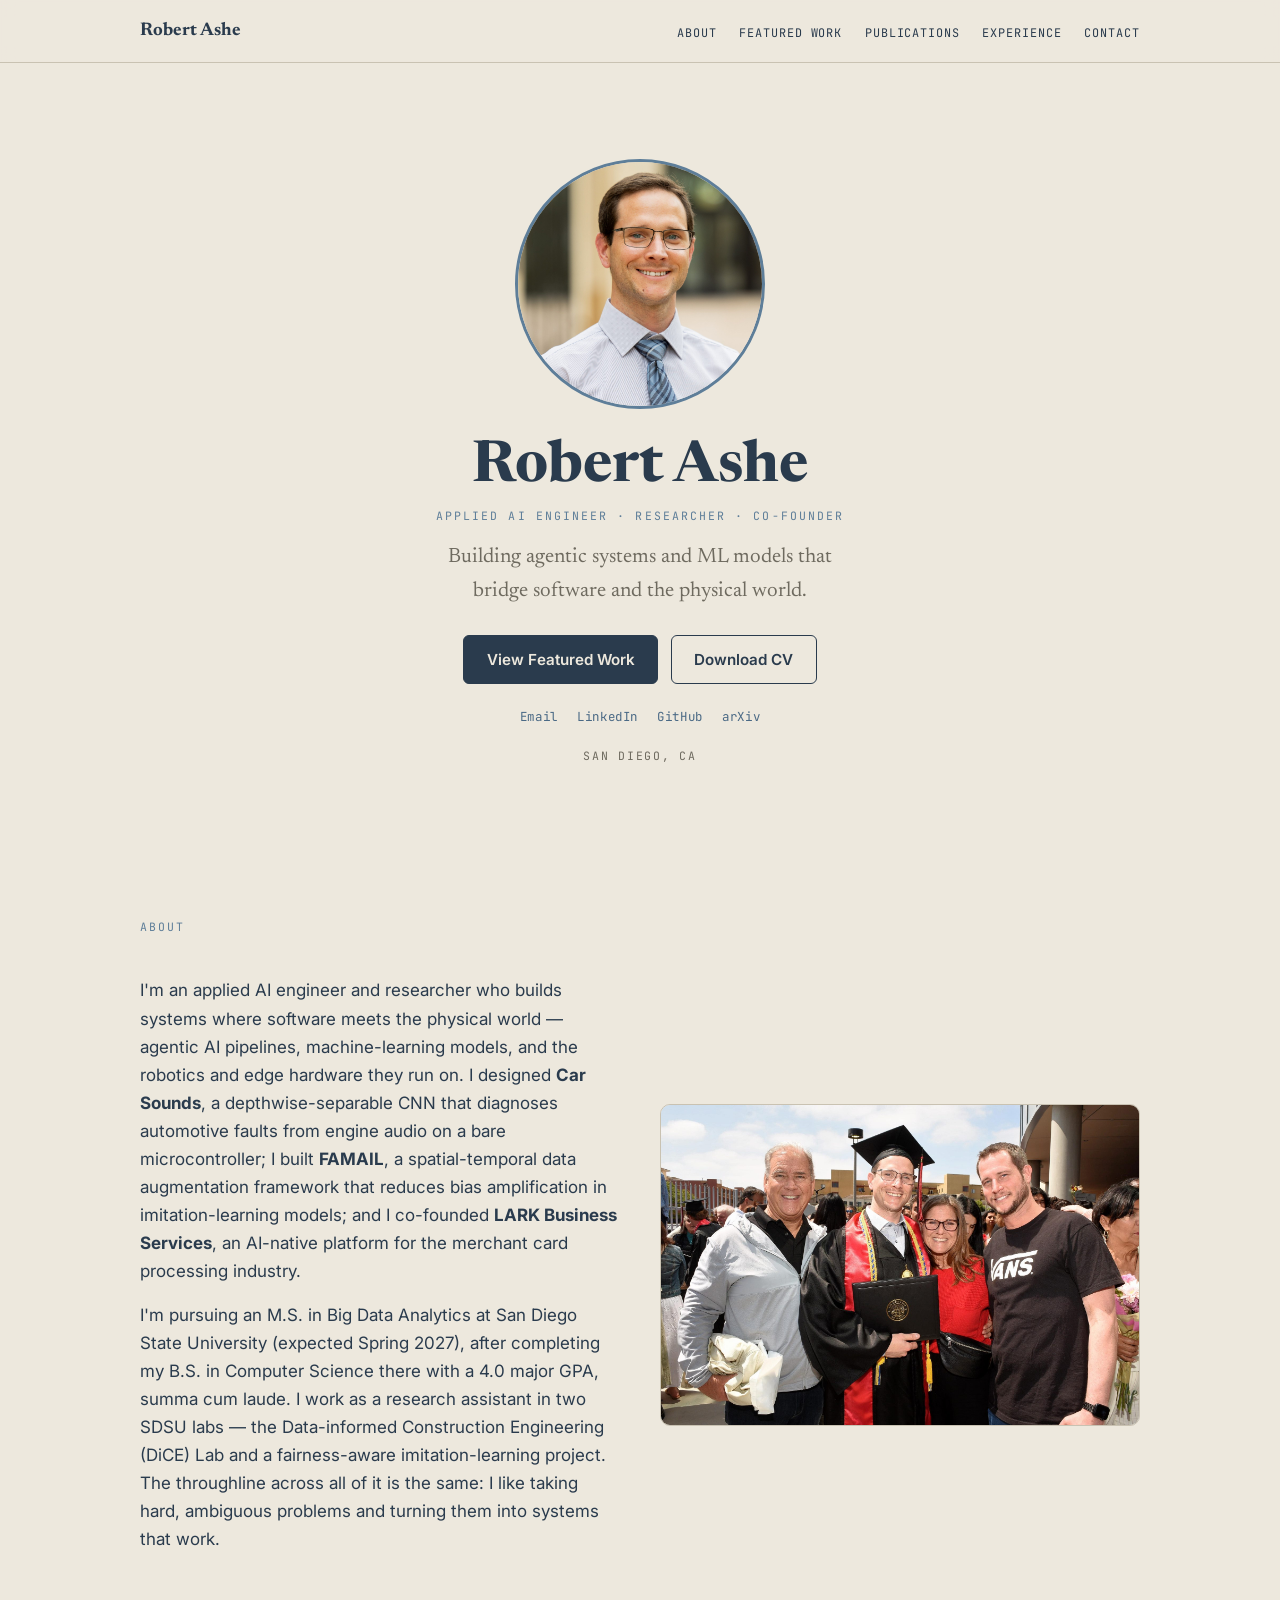
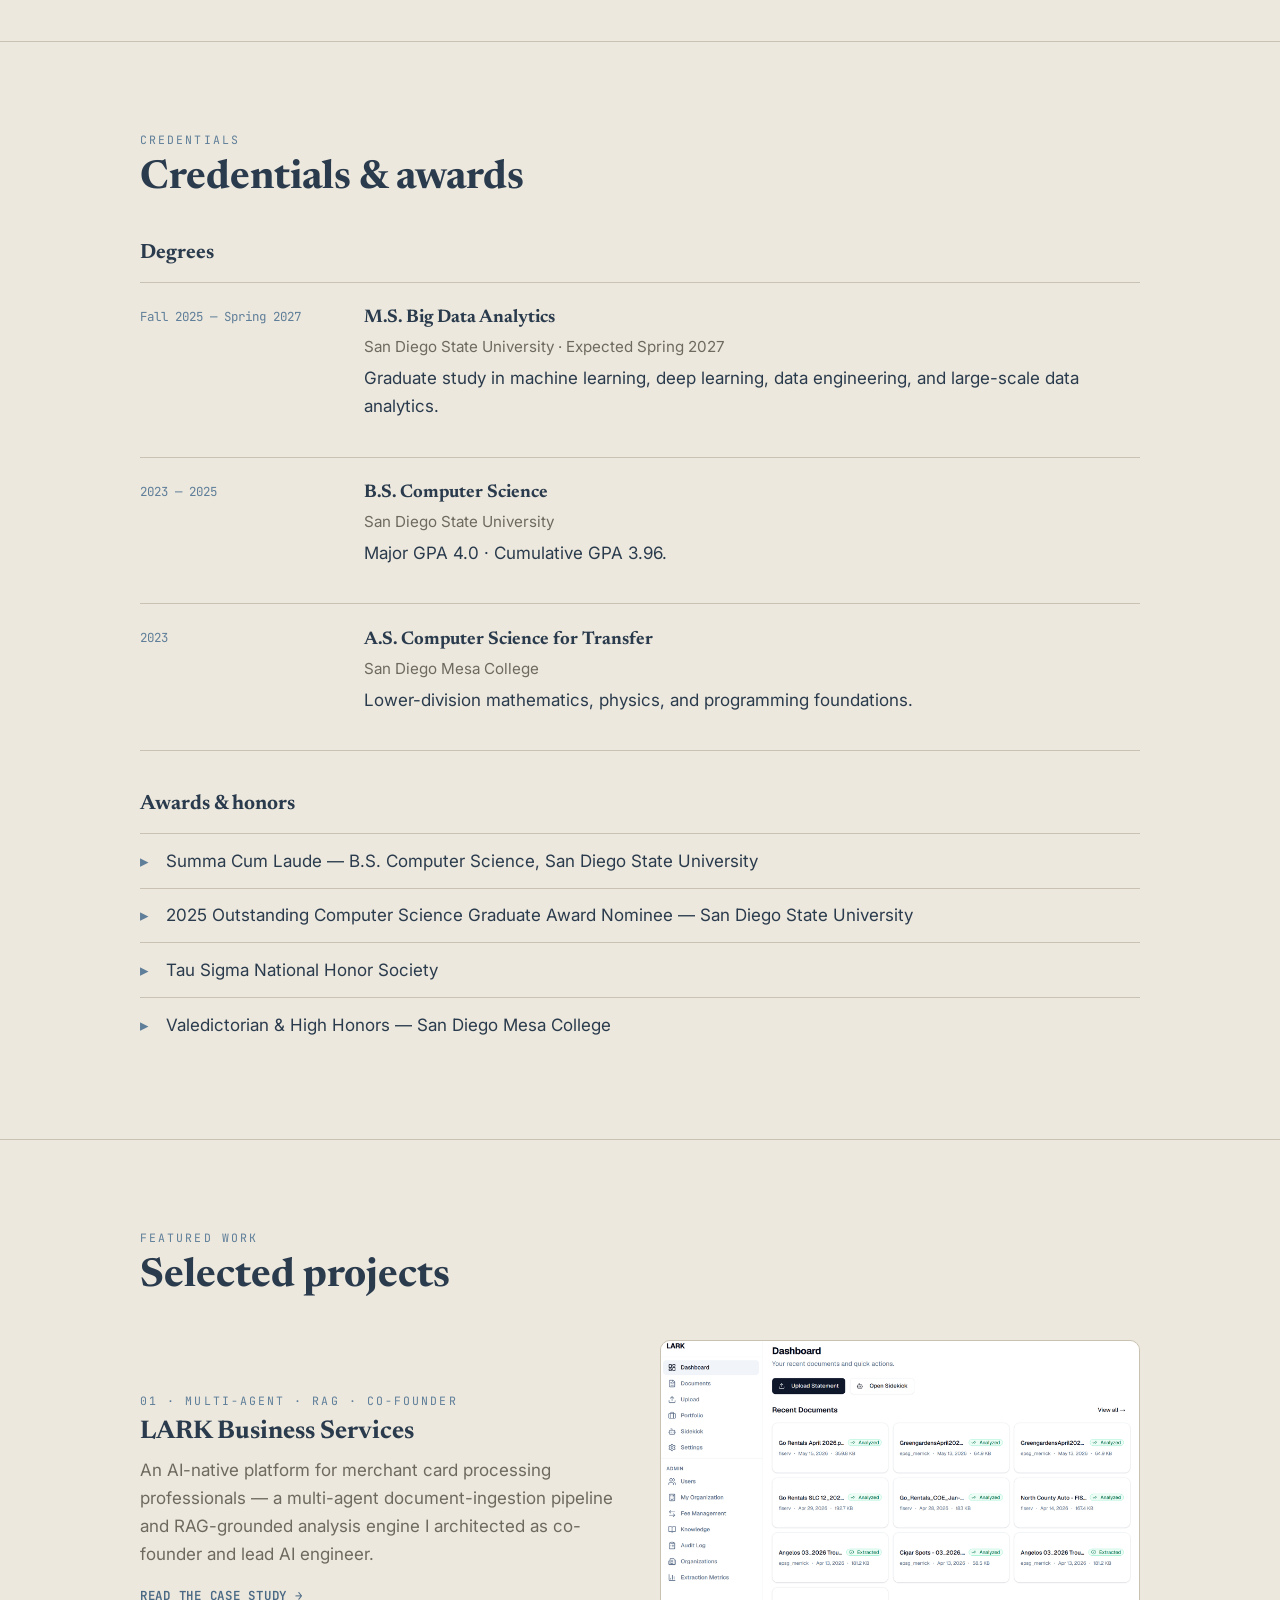
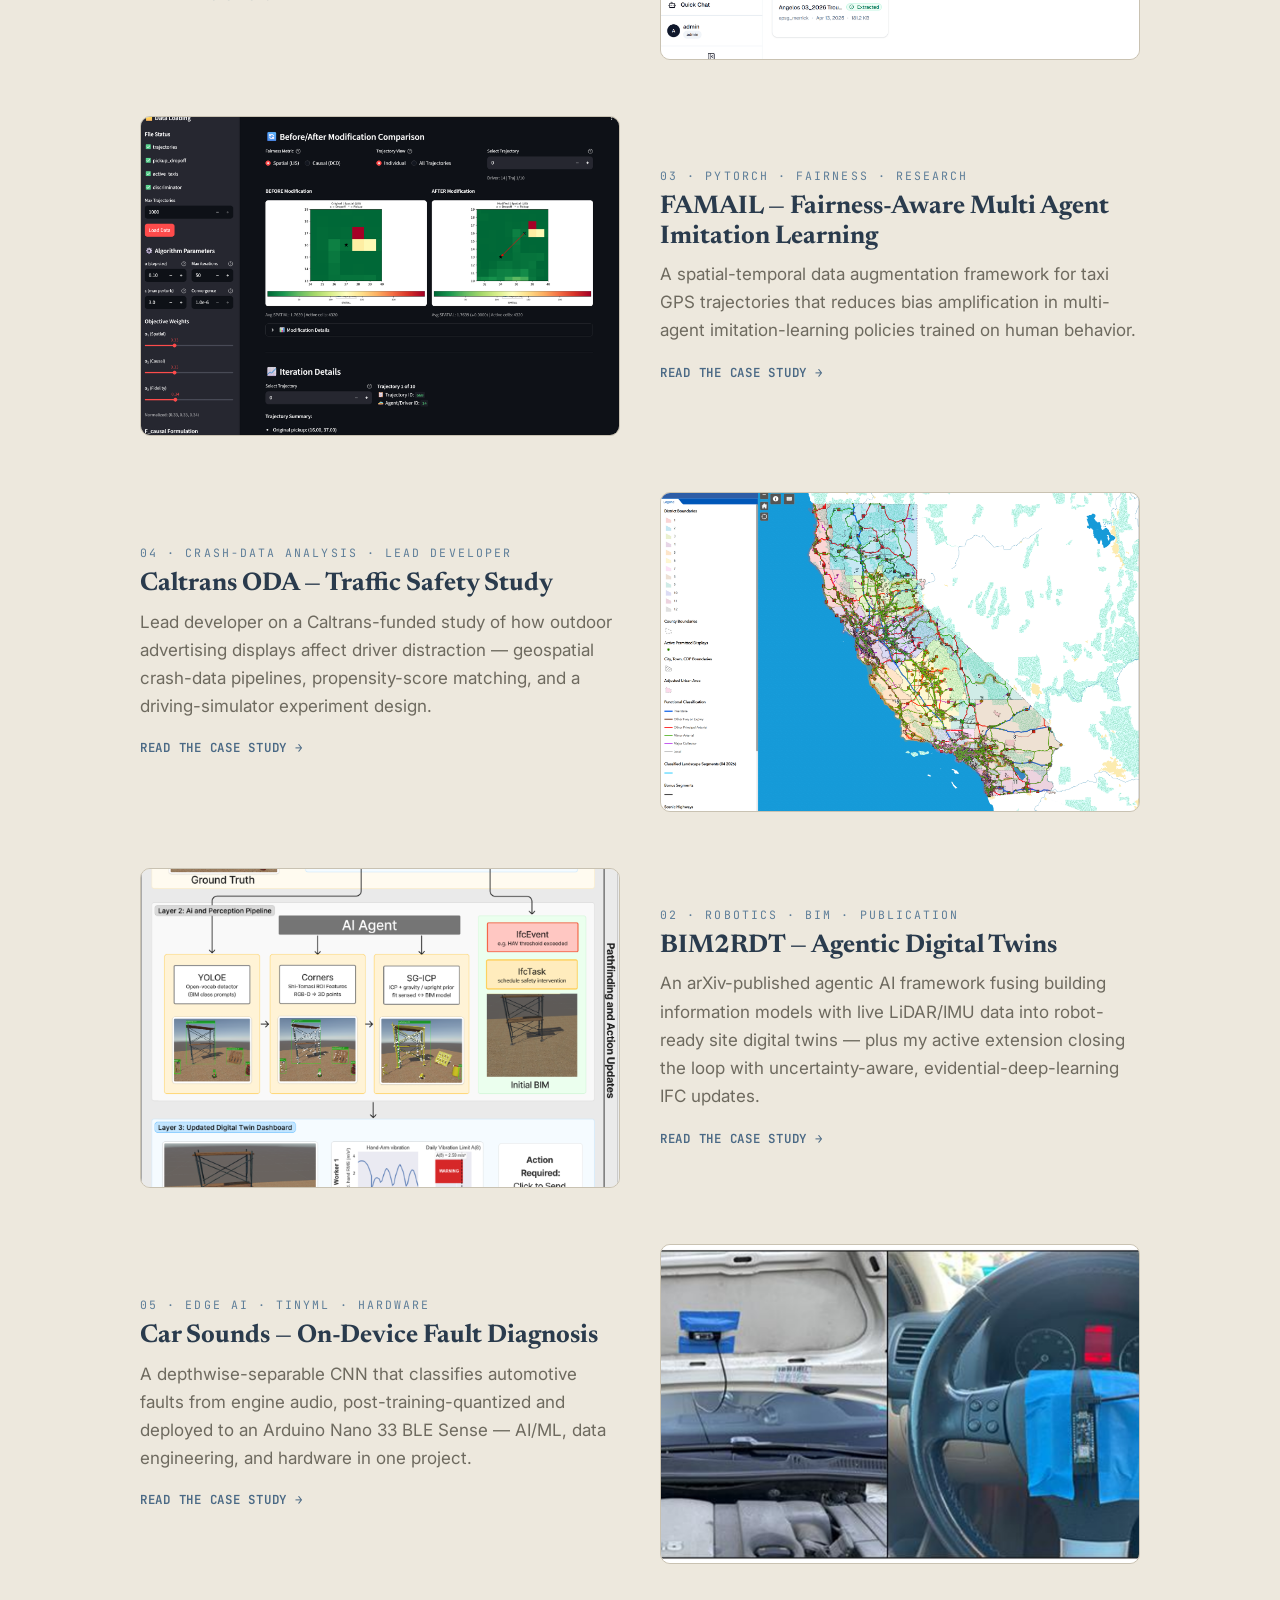
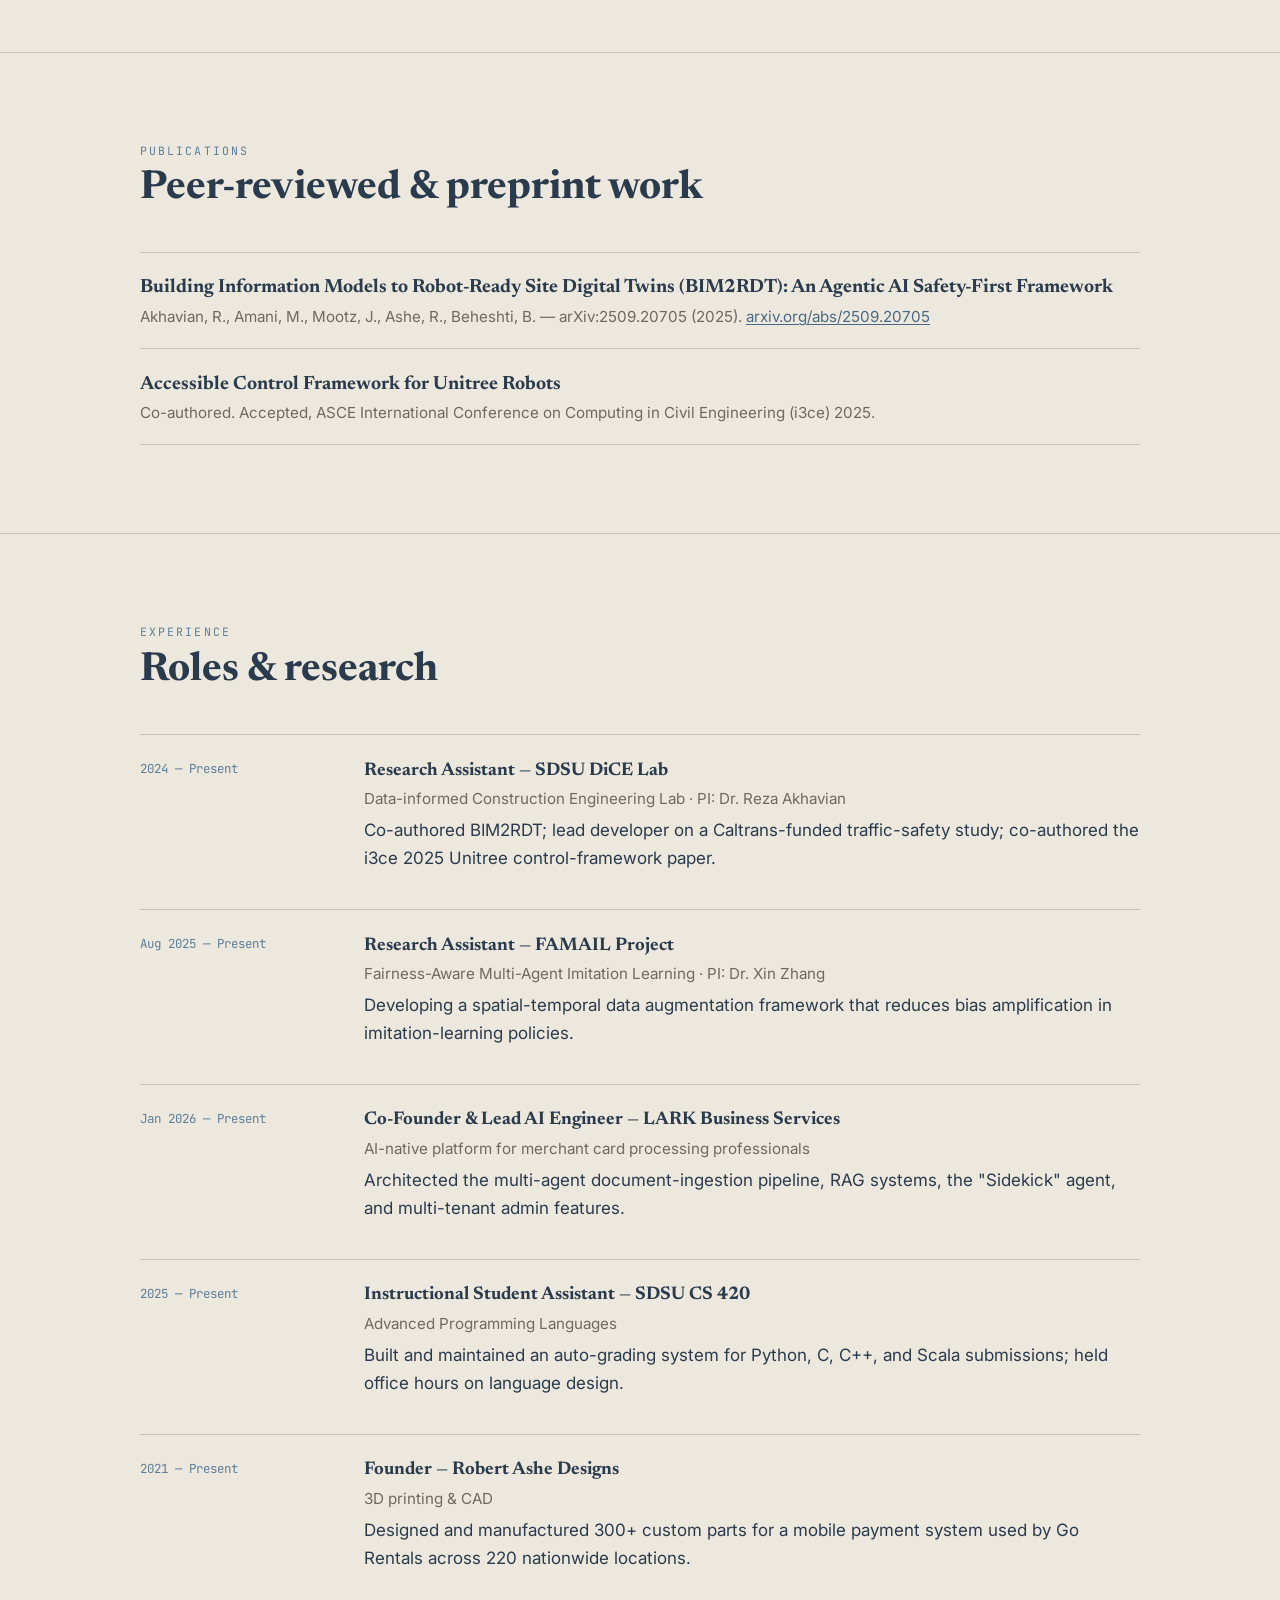
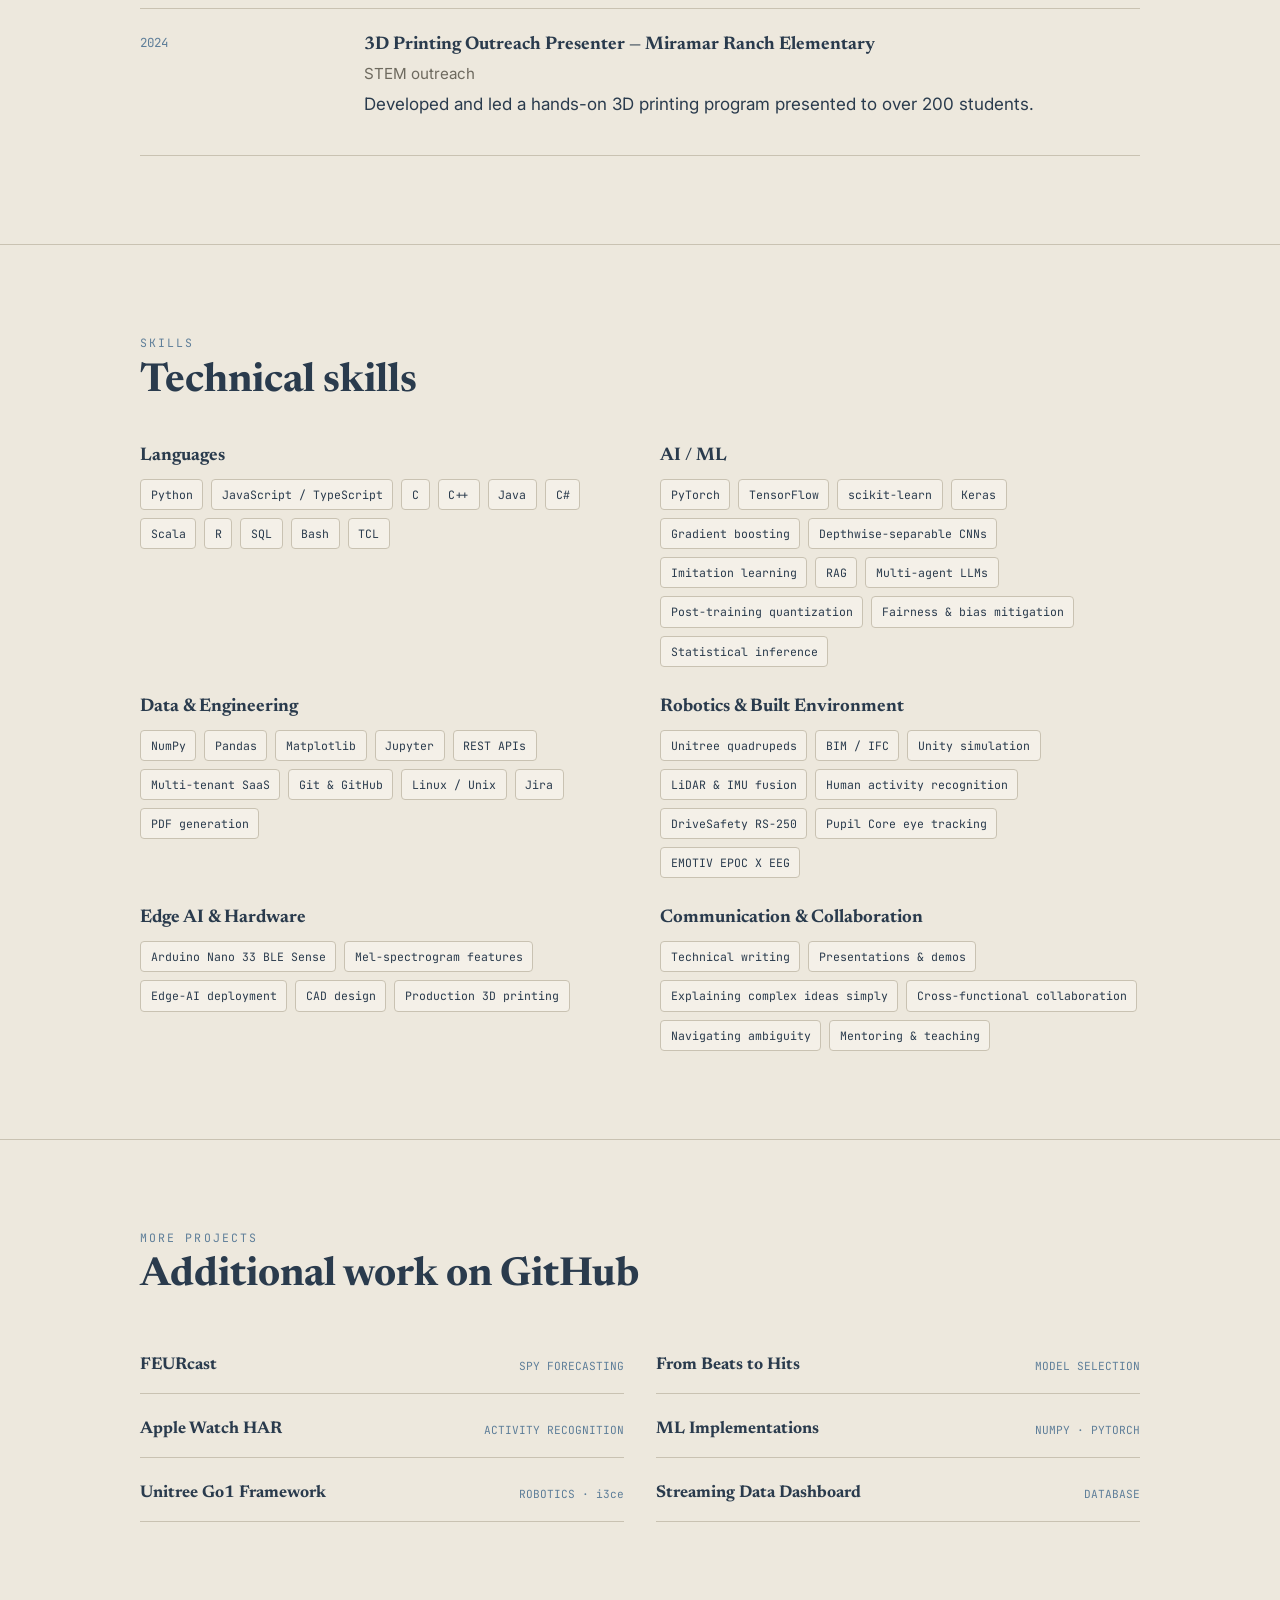
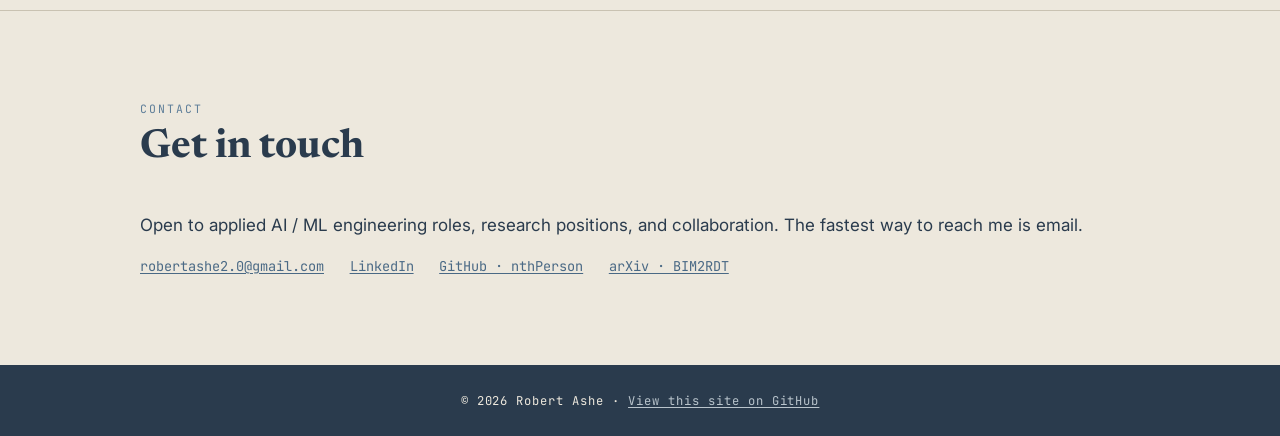
==== commit cad1e2a6: "Rewrite About section; enlarge side photo Replace the BIM2RDT mention with sole-authored Car Sounds " ====
--- a/index.html
+++ b/index.html
@@ -23,12 +23,32 @@
       <button type="button" class="nav-toggle" aria-label="Toggle menu" aria-expanded="false">MENU</button>
       <ul class="nav-links">
         <li><a href="#about">About</a></li>
-        <li><a href="#featured-work">Work</a></li>
+        <li><a href="#featured-work">Featured Work</a></li>
         <li><a href="#publications">Publications</a></li>
         <li><a href="#experience">Experience</a></li>
         <li><a href="#contact">Contact</a></li>
       </ul>
     </div>
+  </nav>
+
+  <!--
+    Section navigation — scroll-spy. To try a different visual style,
+    swap the modifier class on the <nav> below:
+      section-nav--labels  — always-visible text labels (default)
+      section-nav--dots    — minimal dots; label appears on hover / current
+      section-nav--rail    — tick lines; label appears on hover / current
+  -->
+  <nav class="section-nav section-nav--labels" aria-label="Section navigation">
+    <ul>
+      <li><a href="#about"><span class="marker" aria-hidden="true"></span><span class="label-text">About</span></a></li>
+      <li><a href="#credentials"><span class="marker" aria-hidden="true"></span><span class="label-text">Credentials</span></a></li>
+      <li><a href="#featured-work"><span class="marker" aria-hidden="true"></span><span class="label-text">Featured Work</span></a></li>
+      <li><a href="#publications"><span class="marker" aria-hidden="true"></span><span class="label-text">Publications</span></a></li>
+      <li><a href="#experience"><span class="marker" aria-hidden="true"></span><span class="label-text">Experience</span></a></li>
+      <li><a href="#skills"><span class="marker" aria-hidden="true"></span><span class="label-text">Skills</span></a></li>
+      <li><a href="#more-projects"><span class="marker" aria-hidden="true"></span><span class="label-text">More Projects</span></a></li>
+      <li><a href="#contact"><span class="marker" aria-hidden="true"></span><span class="label-text">Contact</span></a></li>
+    </ul>
   </nav>
 
   <main>
@@ -39,7 +59,7 @@
       <span class="label role">Applied AI Engineer · Researcher · Co-Founder</span>
       <p class="intro">Building agentic systems and ML models that bridge software and the physical world.</p>
       <div class="hero-actions">
-        <a class="btn btn-solid" href="#featured-work">View Work</a>
+        <a class="btn btn-solid" href="#featured-work">View Featured Work</a>
         <a class="btn btn-outline" href="assets/docs/Robert_Ashe_resume_Spring_2026.pdf" target="_blank" rel="noopener">Download CV</a>
       </div>
       <div class="hero-links">
@@ -56,8 +76,8 @@
         <div class="section-head"><span class="label">About</span></div>
         <div class="about-grid reveal">
           <div class="about-text">
-            <p>I'm an applied AI engineer and researcher who builds systems where software meets the physical world — agentic AI pipelines, machine-learning models, and the robotics and edge hardware they run on. I co-authored <strong>BIM2RDT</strong>, an agentic AI safety-first framework that turns building information models into robot-ready site digital twins, and I co-founded <strong>LARK Business Services</strong>, where I architected a multi-agent document-ingestion platform for the merchant card processing industry.</p>
-            <p>I'm pursuing an M.S. in Big Data Analytics at San Diego State University (expected Spring 2027), after completing my B.S. in Computer Science there with a 4.0 major GPA, summa cum laude. I work as a research assistant in two SDSU labs — the Data-informed Construction Engineering (DiCE) Lab and the FAMAIL fairness-aware imitation-learning project. The throughline across all of it is the same: I like taking hard, ambiguous problems and turning them into systems that work.</p>
+            <p>I'm an applied AI engineer and researcher who builds systems where software meets the physical world — agentic AI pipelines, machine-learning models, and the robotics and edge hardware they run on. I designed <strong>Car Sounds</strong>, a depthwise-separable CNN that diagnoses automotive faults from engine audio on a bare microcontroller; I built <strong>FAMAIL</strong>, a spatial-temporal data augmentation framework that reduces bias amplification in imitation-learning models; and I co-founded <strong>LARK Business Services</strong>, an AI-native platform for the merchant card processing industry.</p>
+            <p>I'm pursuing an M.S. in Big Data Analytics at San Diego State University (expected Spring 2027), after completing my B.S. in Computer Science there with a 4.0 major GPA, summa cum laude. I work as a research assistant in two SDSU labs — the Data-informed Construction Engineering (DiCE) Lab and a fairness-aware imitation-learning project. The throughline across all of it is the same: I like taking hard, ambiguous problems and turning them into systems that work.</p>
           </div>
           <img class="about-photo" src="assets/img/graduation.jpg"
                alt="Robert Ashe at his B.S. Computer Science graduation with family">
@@ -67,7 +87,7 @@
 
     <section class="section" id="credentials">
       <div class="wrap">
-        <div class="section-head"><span class="label">Credentials &amp; Awards</span>
+        <div class="section-head"><span class="label">Credentials</span>
           <h2>Credentials &amp; awards</h2>
         </div>
         <div class="reveal">
@@ -261,7 +281,7 @@
 
 <section class="section" id="skills">
   <div class="wrap">
-    <div class="section-head"><span class="label">Technical Skills</span>
+    <div class="section-head"><span class="label">Skills</span>
       <h2>Technical skills</h2>
     </div>
     <div class="skills-grid reveal">
--- a/css/styles.css
+++ b/css/styles.css
@@ -128,7 +128,7 @@
 /* ===== Hero (centered) ===== */
 .hero { text-align: center; padding: clamp(3rem, 9vw, 6rem) 0 clamp(2.5rem, 6vw, 4rem); }
 .hero-photo {
-  width: 150px; height: 150px; border-radius: 50%; object-fit: cover;
+  width: 250px; height: 250px; border-radius: 50%; object-fit: cover;
   margin: 0 auto 1.6rem; background: var(--circle-bg);
   border: 3px solid var(--accent);
 }
@@ -149,7 +149,7 @@
   text-transform: uppercase; color: var(--muted); margin-top: 1.2rem; }
 
 /* ===== About ===== */
-.about-grid { display: grid; grid-template-columns: 1.4fr 1fr; gap: 2.5rem; align-items: center; }
+.about-grid { display: grid; grid-template-columns: 1fr 1fr; gap: 2.5rem; align-items: center; }
 .about-photo { border-radius: var(--radius); border: 1px solid var(--border); }
 .about-text p:last-child { margin-bottom: 0; }
 
@@ -352,3 +352,51 @@
 @media (max-width: 720px) {
   .skills-grid { grid-template-columns: 1fr; }
 }
+
+/* ===== Section navigation (scroll-spy) — landing page ===== */
+.section-nav {
+  position: fixed;
+  left: 1.8rem;
+  top: 50%;
+  transform: translateY(-50%);
+  z-index: 40;
+  display: none;
+}
+@media (min-width: 1440px) {
+  .section-nav { display: block; }
+}
+.section-nav ul {
+  list-style: none; margin: 0; padding: 0;
+  display: flex; flex-direction: column; gap: 0.15rem;
+}
+.section-nav a {
+  display: flex; align-items: center; gap: 0.7rem;
+  text-decoration: none; color: var(--muted);
+  font-family: var(--font-mono); font-size: 0.66rem;
+  letter-spacing: 0.1em; text-transform: uppercase;
+  padding: 0.32rem 0;
+}
+.section-nav a:hover { color: var(--ink); }
+.section-nav a.is-current { color: var(--accent-dark); }
+.section-nav .marker { flex-shrink: 0; transition: width .2s ease, background .2s ease; }
+.section-nav .label-text { transition: opacity .2s ease; }
+
+/* Variant: labels — always-visible text + growing tick */
+.section-nav--labels .marker { width: 14px; height: 2px; background: currentColor; }
+.section-nav--labels a.is-current { font-weight: 600; }
+.section-nav--labels a.is-current .marker { width: 26px; background: var(--accent); }
+
+/* Variant: dots — minimal dots, label on hover/current */
+.section-nav--dots .marker { width: 9px; height: 9px; border-radius: 50%; border: 1.5px solid var(--muted); }
+.section-nav--dots a:hover .marker { border-color: var(--ink); }
+.section-nav--dots a.is-current .marker { background: var(--accent); border-color: var(--accent); }
+.section-nav--dots .label-text { opacity: 0; }
+.section-nav--dots a:hover .label-text,
+.section-nav--dots a.is-current .label-text { opacity: 1; }
+
+/* Variant: rail — tick lines, label on hover/current */
+.section-nav--rail .marker { width: 18px; height: 2px; background: var(--muted); }
+.section-nav--rail a.is-current .marker { width: 34px; background: var(--accent); }
+.section-nav--rail .label-text { opacity: 0; }
+.section-nav--rail a:hover .label-text,
+.section-nav--rail a.is-current .label-text { opacity: 1; }
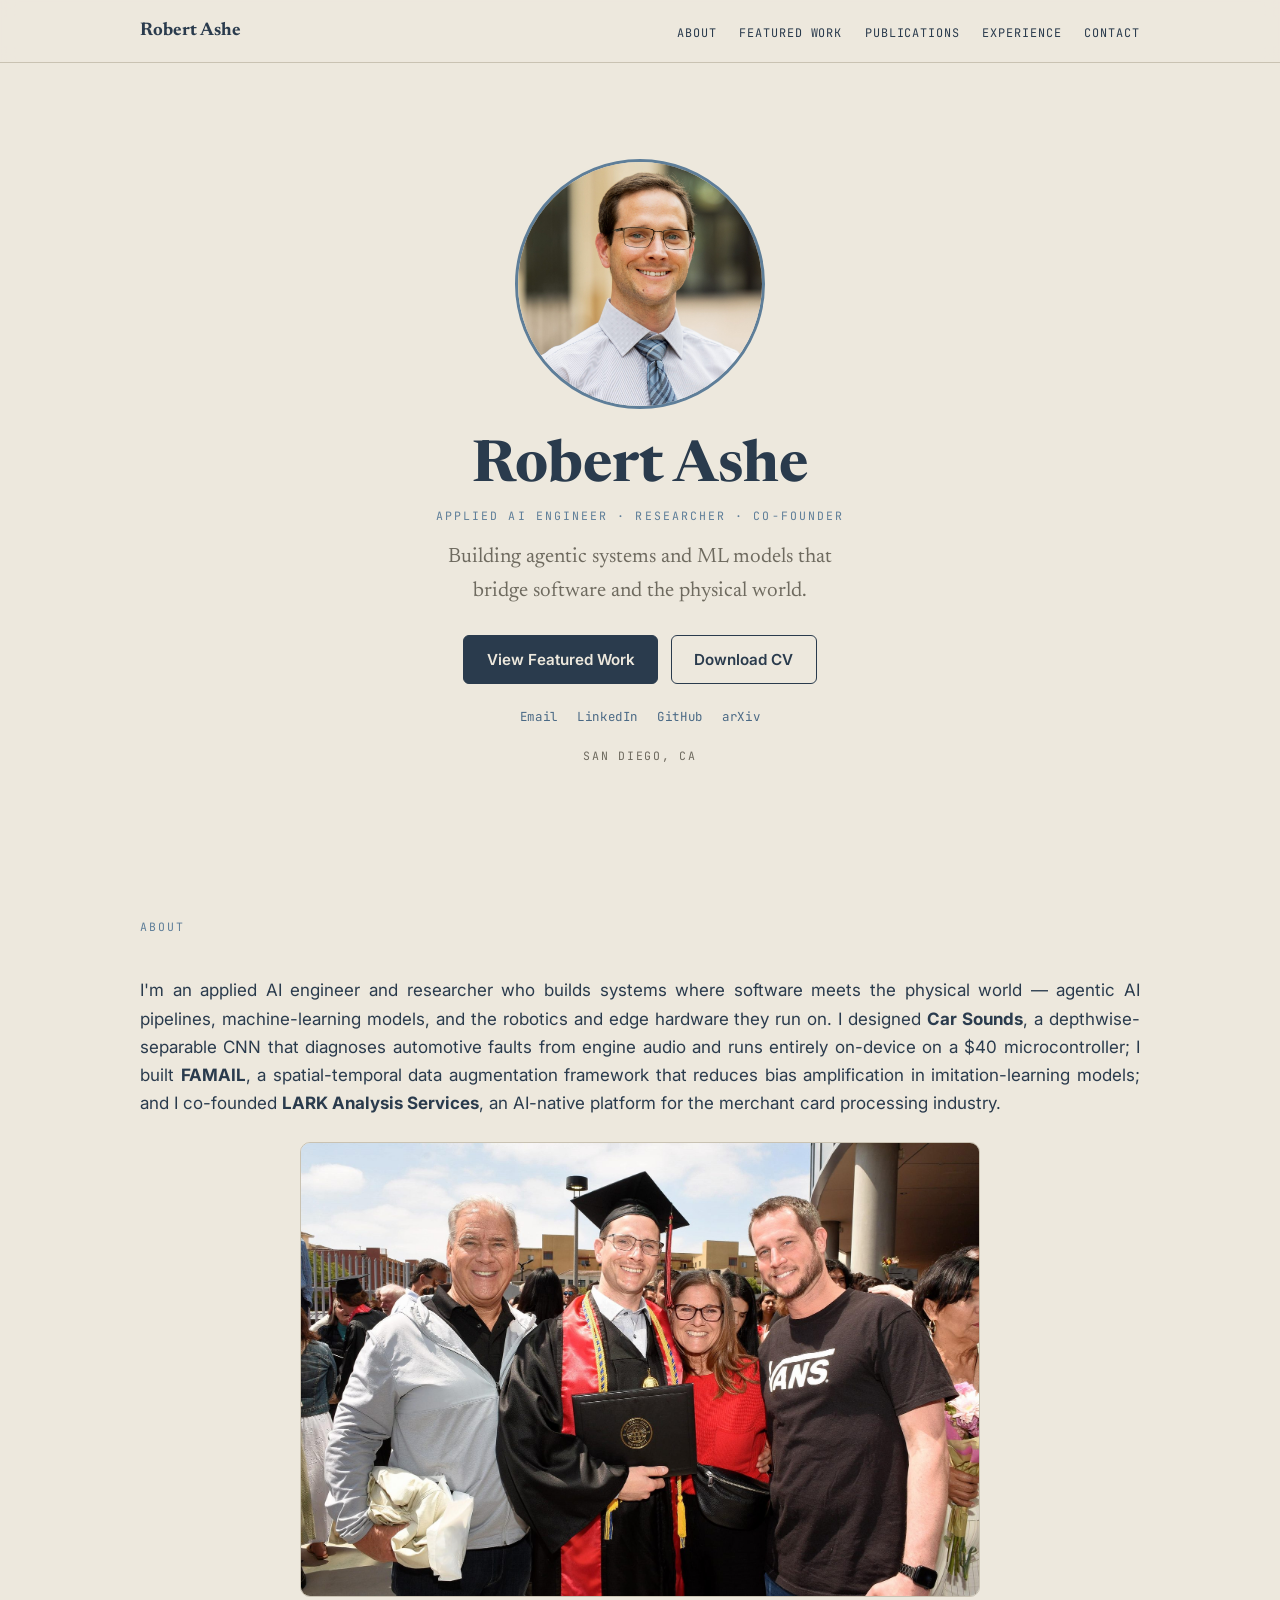
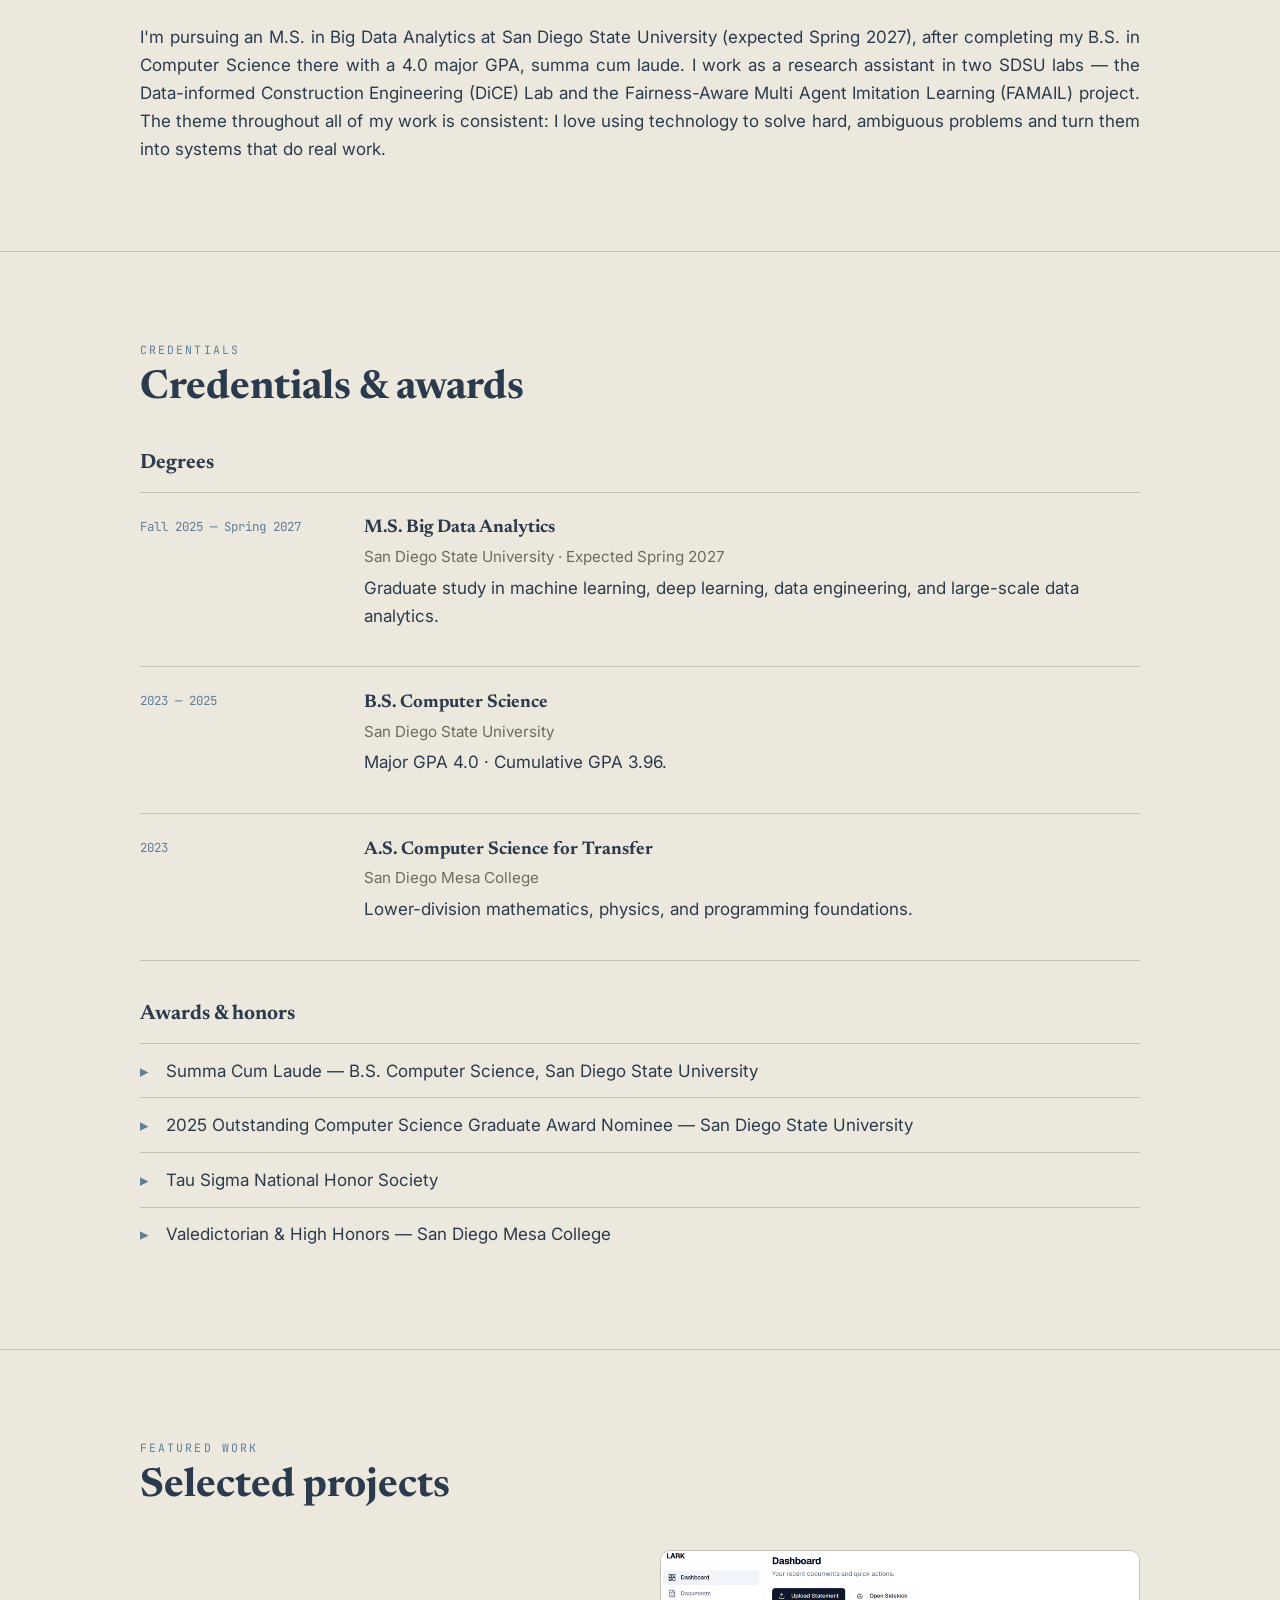
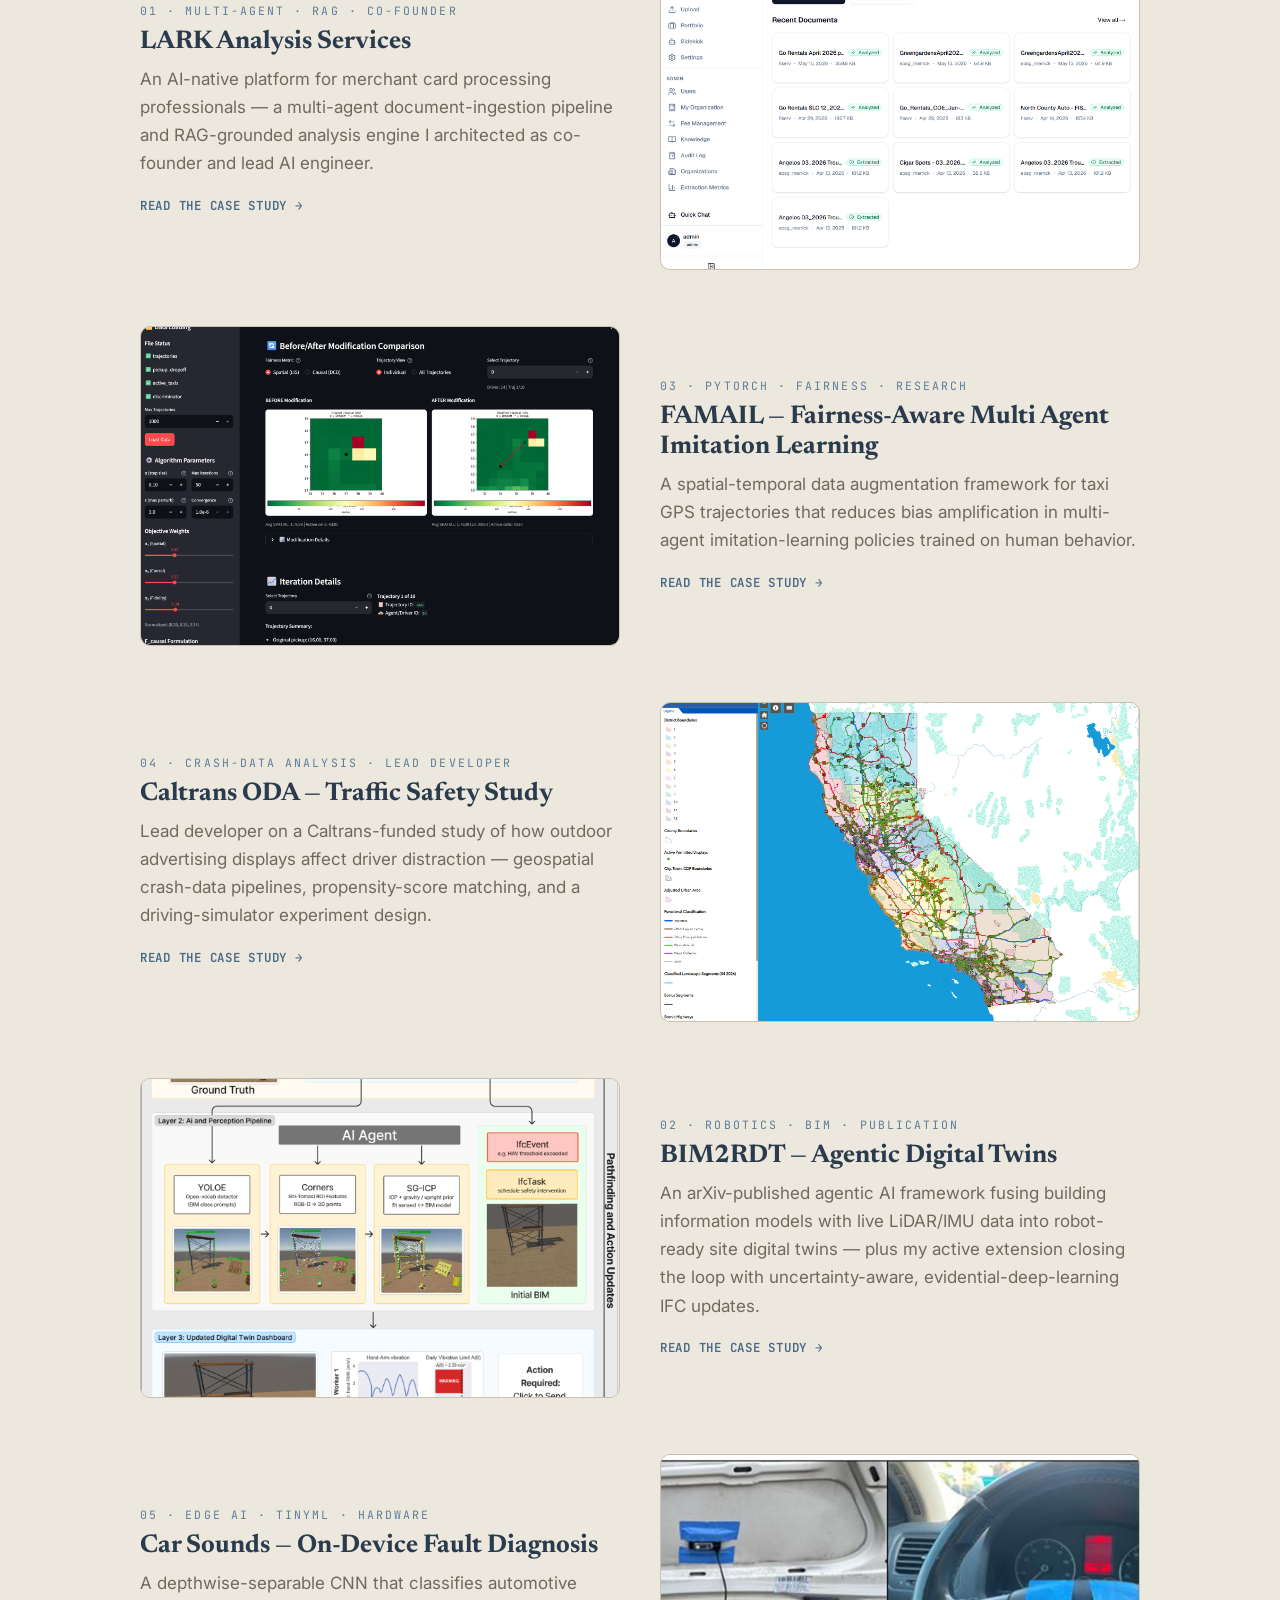
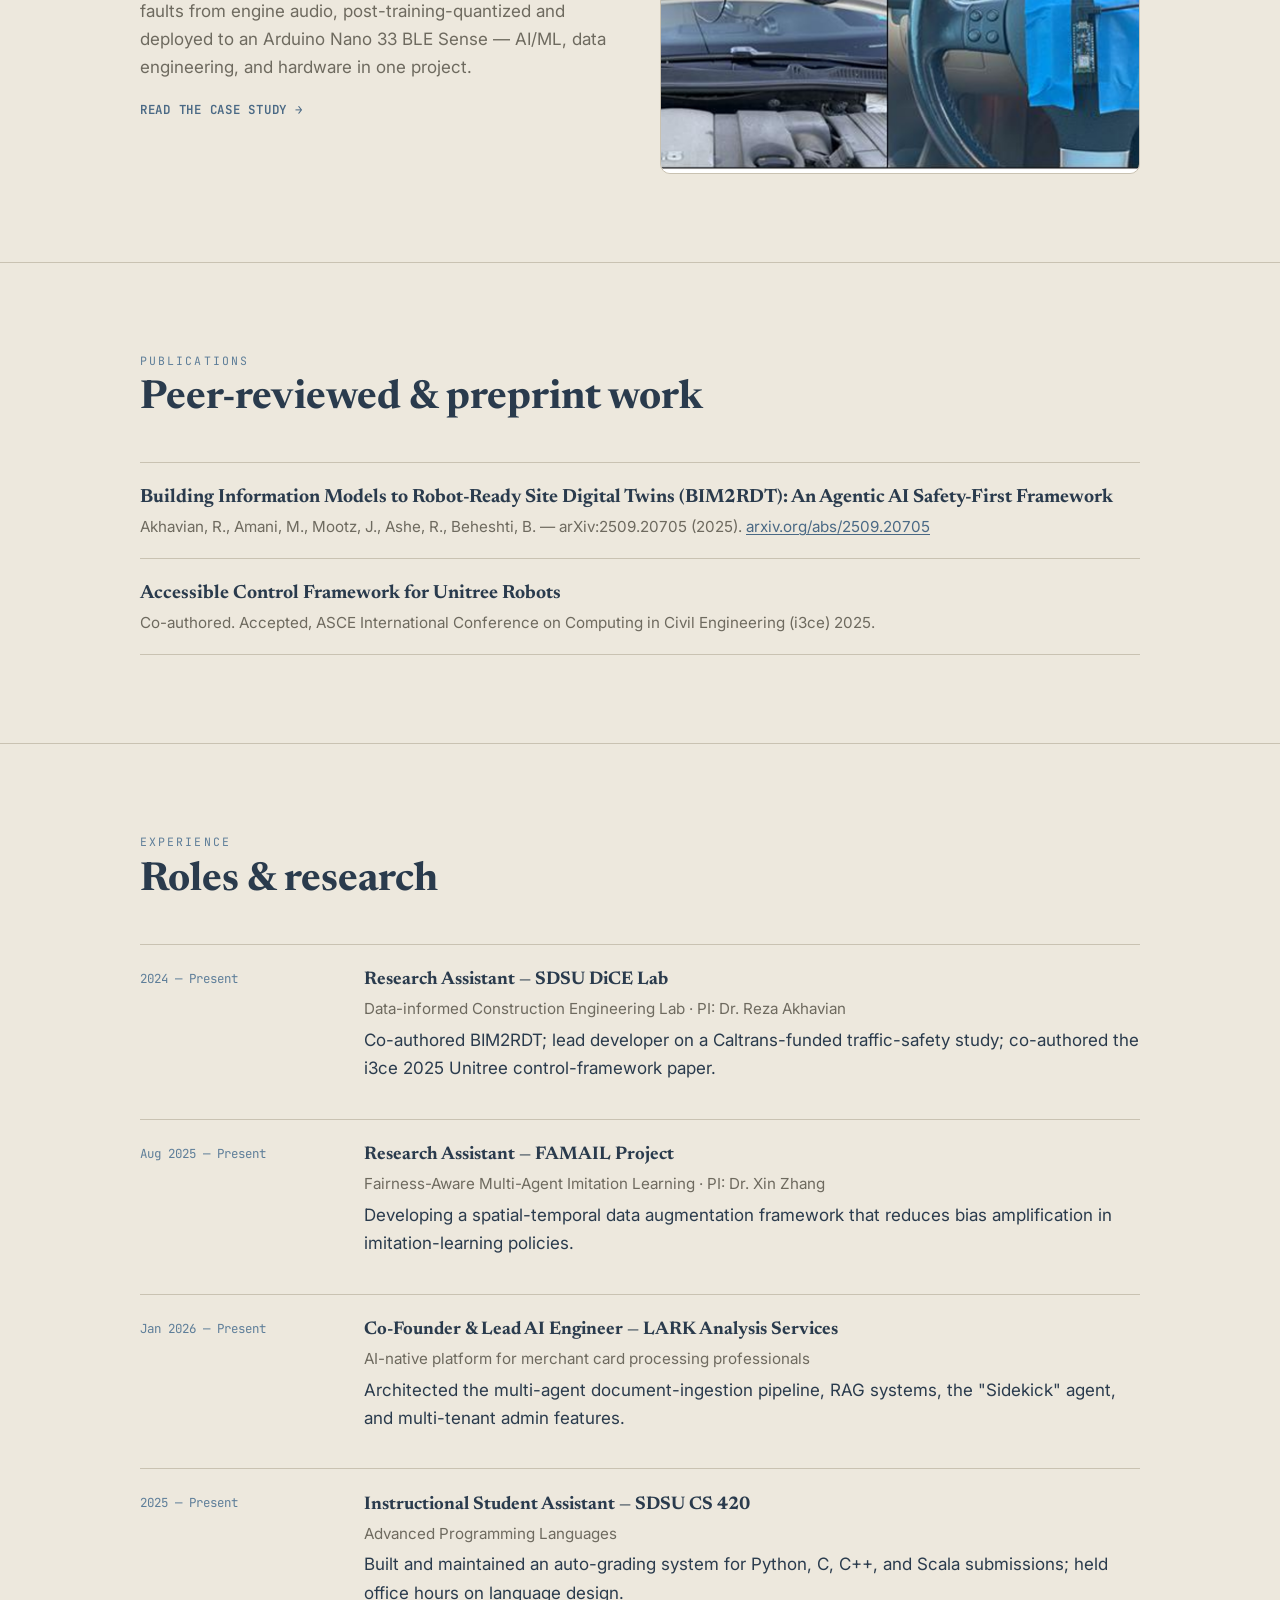
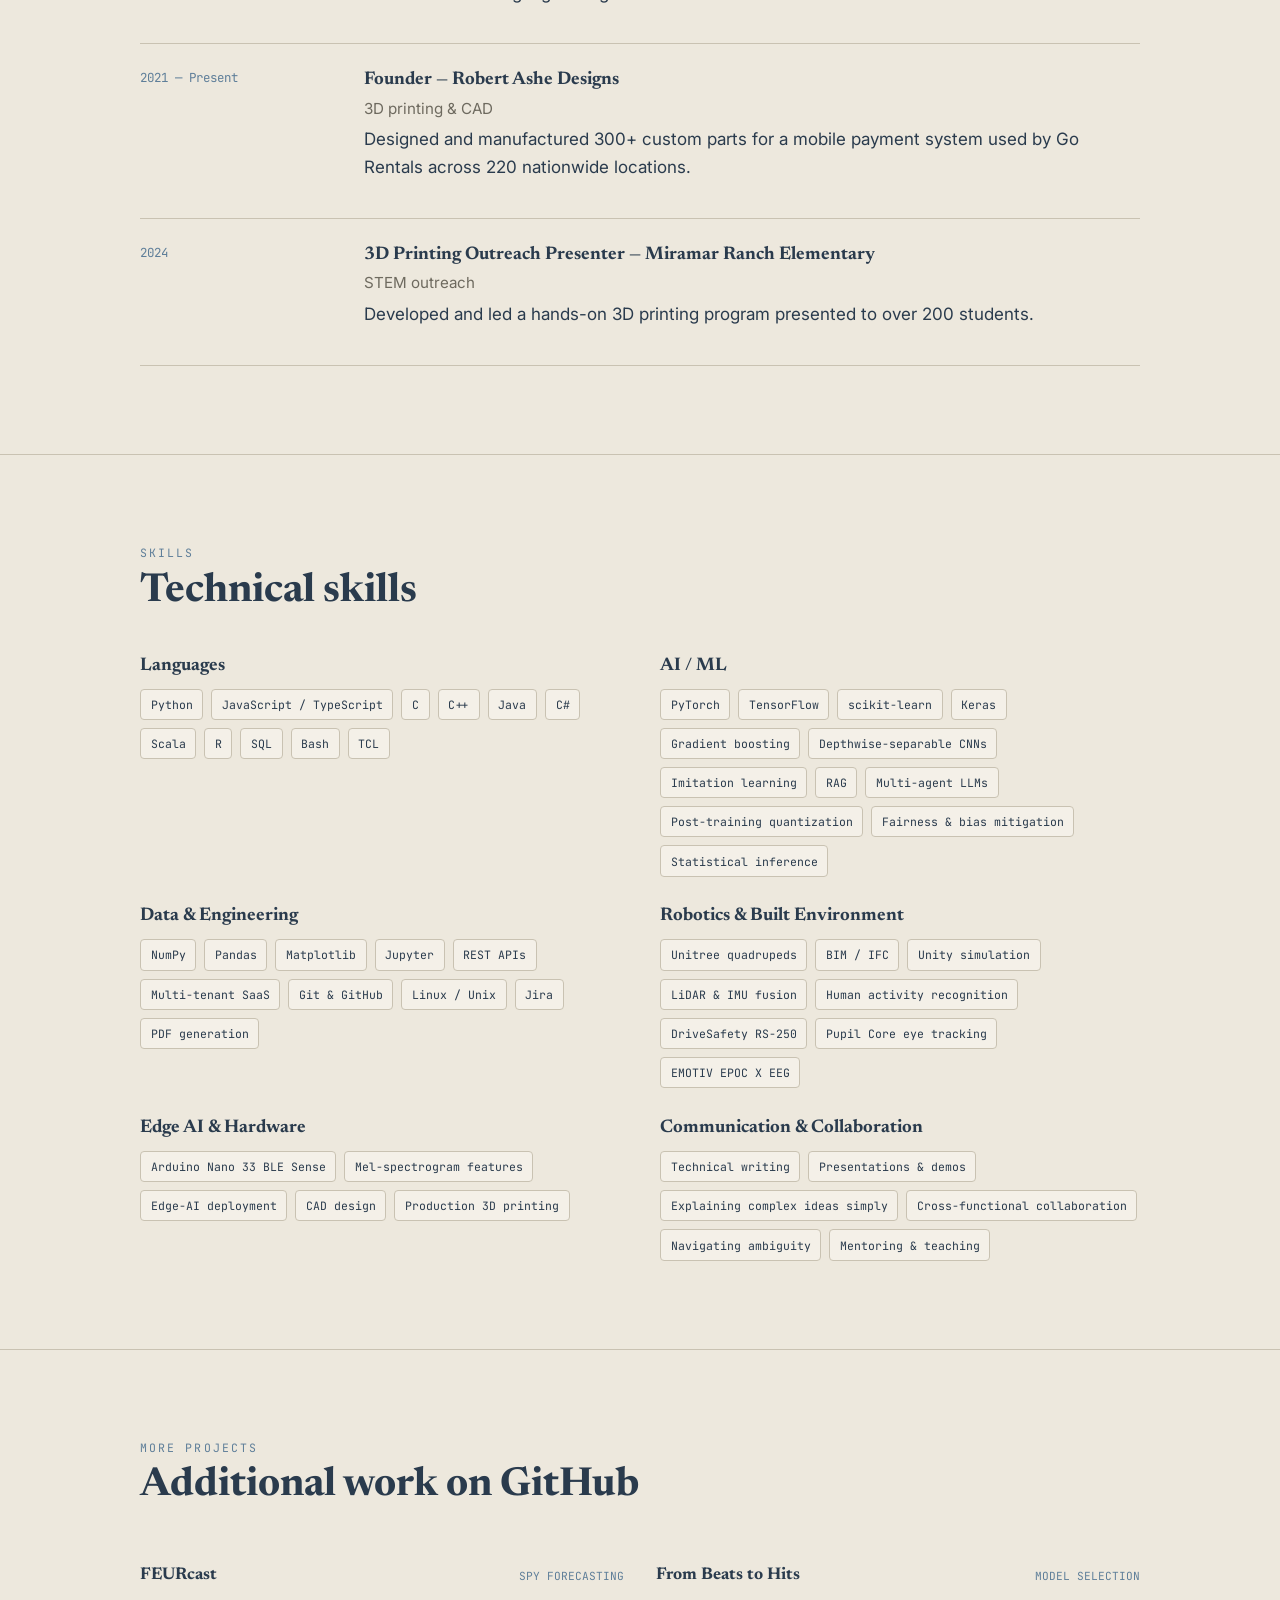
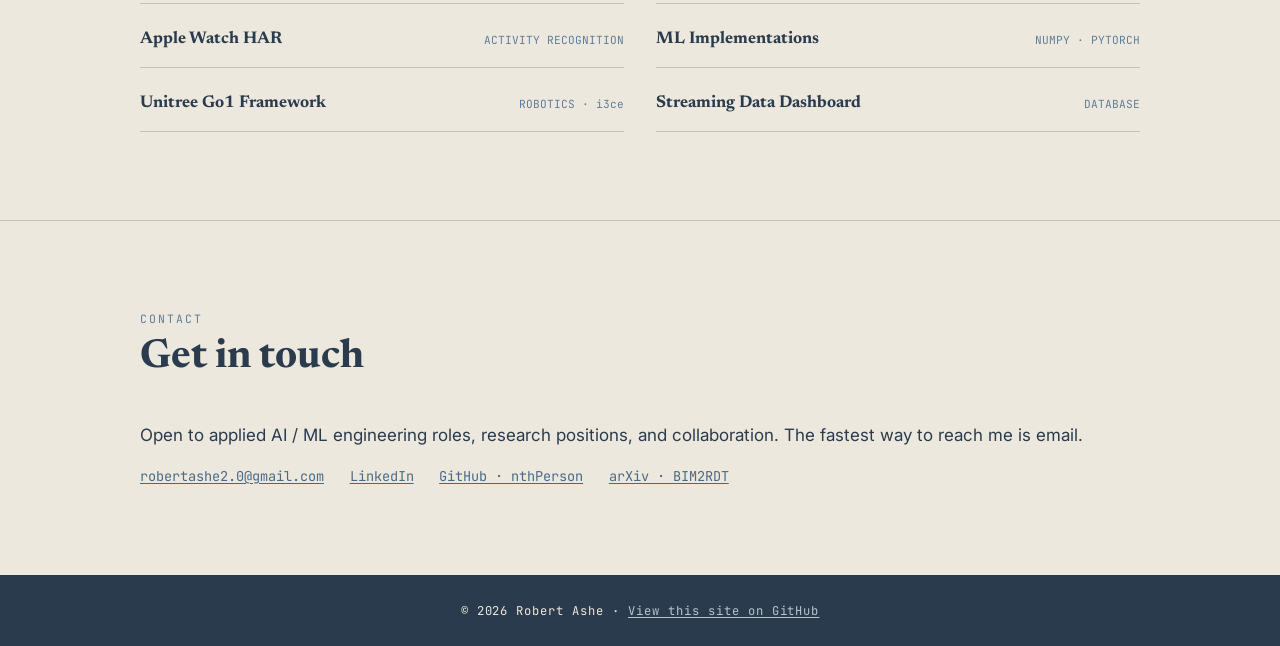
==== commit 2dbed45d: "Refine About section layout; rebrand to LARK Analysis Services About section: photo moved between th" ====
--- a/index.html
+++ b/index.html
@@ -74,13 +74,11 @@
     <section class="section" id="about">
       <div class="wrap">
         <div class="section-head"><span class="label">About</span></div>
-        <div class="about-grid reveal">
-          <div class="about-text">
-            <p>I'm an applied AI engineer and researcher who builds systems where software meets the physical world — agentic AI pipelines, machine-learning models, and the robotics and edge hardware they run on. I designed <strong>Car Sounds</strong>, a depthwise-separable CNN that diagnoses automotive faults from engine audio on a bare microcontroller; I built <strong>FAMAIL</strong>, a spatial-temporal data augmentation framework that reduces bias amplification in imitation-learning models; and I co-founded <strong>LARK Business Services</strong>, an AI-native platform for the merchant card processing industry.</p>
-            <p>I'm pursuing an M.S. in Big Data Analytics at San Diego State University (expected Spring 2027), after completing my B.S. in Computer Science there with a 4.0 major GPA, summa cum laude. I work as a research assistant in two SDSU labs — the Data-informed Construction Engineering (DiCE) Lab and a fairness-aware imitation-learning project. The throughline across all of it is the same: I like taking hard, ambiguous problems and turning them into systems that work.</p>
-          </div>
+        <div class="about-text reveal">
+          <p>I'm an applied AI engineer and researcher who builds systems where software meets the physical world — agentic AI pipelines, machine-learning models, and the robotics and edge hardware they run on. I designed <strong>Car Sounds</strong>, a depthwise-separable CNN that diagnoses automotive faults from engine audio and runs entirely on-device on a $40 microcontroller; I built <strong>FAMAIL</strong>, a spatial-temporal data augmentation framework that reduces bias amplification in imitation-learning models; and I co-founded <strong>LARK Analysis Services</strong>, an AI-native platform for the merchant card processing industry.</p>
           <img class="about-photo" src="assets/img/graduation.jpg"
                alt="Robert Ashe at his B.S. Computer Science graduation with family">
+          <p>I'm pursuing an M.S. in Big Data Analytics at San Diego State University (expected Spring 2027), after completing my B.S. in Computer Science there with a 4.0 major GPA, summa cum laude. I work as a research assistant in two SDSU labs — the Data-informed Construction Engineering (DiCE) Lab and the Fairness-Aware Multi Agent Imitation Learning (FAMAIL) project. The theme throughout all of my work is consistent: I love using technology to solve hard, ambiguous problems and turn them into systems that do real work.</p>
         </div>
       </div>
     </section>
@@ -145,7 +143,7 @@
           </div>
           <div class="feature-text">
             <span class="label">01 · Multi-Agent · RAG · Co-Founder</span>
-            <h3>LARK Business Services</h3>
+            <h3>LARK Analysis Services</h3>
             <p>An AI-native platform for merchant card processing professionals — a multi-agent document-ingestion pipeline and RAG-grounded analysis engine I architected as co-founder and lead AI engineer.</p>
             <a class="feature-link" href="projects/lark.html">Read the case study →</a>
           </div>
@@ -246,7 +244,7 @@
       <li>
         <div class="when">Jan 2026 — Present</div>
         <div>
-          <div class="role-title">Co-Founder &amp; Lead AI Engineer — LARK Business Services</div>
+          <div class="role-title">Co-Founder &amp; Lead AI Engineer — LARK Analysis Services</div>
           <div class="org">AI-native platform for merchant card processing professionals</div>
           <p>Architected the multi-agent document-ingestion pipeline, RAG systems, the "Sidekick" agent, and multi-tenant admin features.</p>
         </div>
--- a/css/styles.css
+++ b/css/styles.css
@@ -149,9 +149,10 @@
   text-transform: uppercase; color: var(--muted); margin-top: 1.2rem; }
 
 /* ===== About ===== */
-.about-grid { display: grid; grid-template-columns: 1fr 1fr; gap: 2.5rem; align-items: center; }
-.about-photo { border-radius: var(--radius); border: 1px solid var(--border); }
+/* Text spans the full content width; the photo stays at a smaller, centered fixed size. */
+.about-text p { text-align: justify; }
 .about-text p:last-child { margin-bottom: 0; }
+.about-photo { border-radius: var(--radius); border: 1px solid var(--border); margin: 1.6rem auto; max-width: 680px; }
 
 /* ===== Featured Work — alternating rows ===== */
 .feature-row {
@@ -304,7 +305,6 @@
   .nav-links a { padding: 0.8rem var(--pad); width: 100%; }
 
   /* Single-column stacks */
-  .about-grid { grid-template-columns: 1fr; gap: 1.6rem; }
   .feature-row { grid-template-columns: 1fr; gap: 1.2rem; margin-bottom: 2.6rem; }
   .feature-row:nth-child(even) .feature-visual { order: 0; }
   .more-projects { grid-template-columns: 1fr; }
